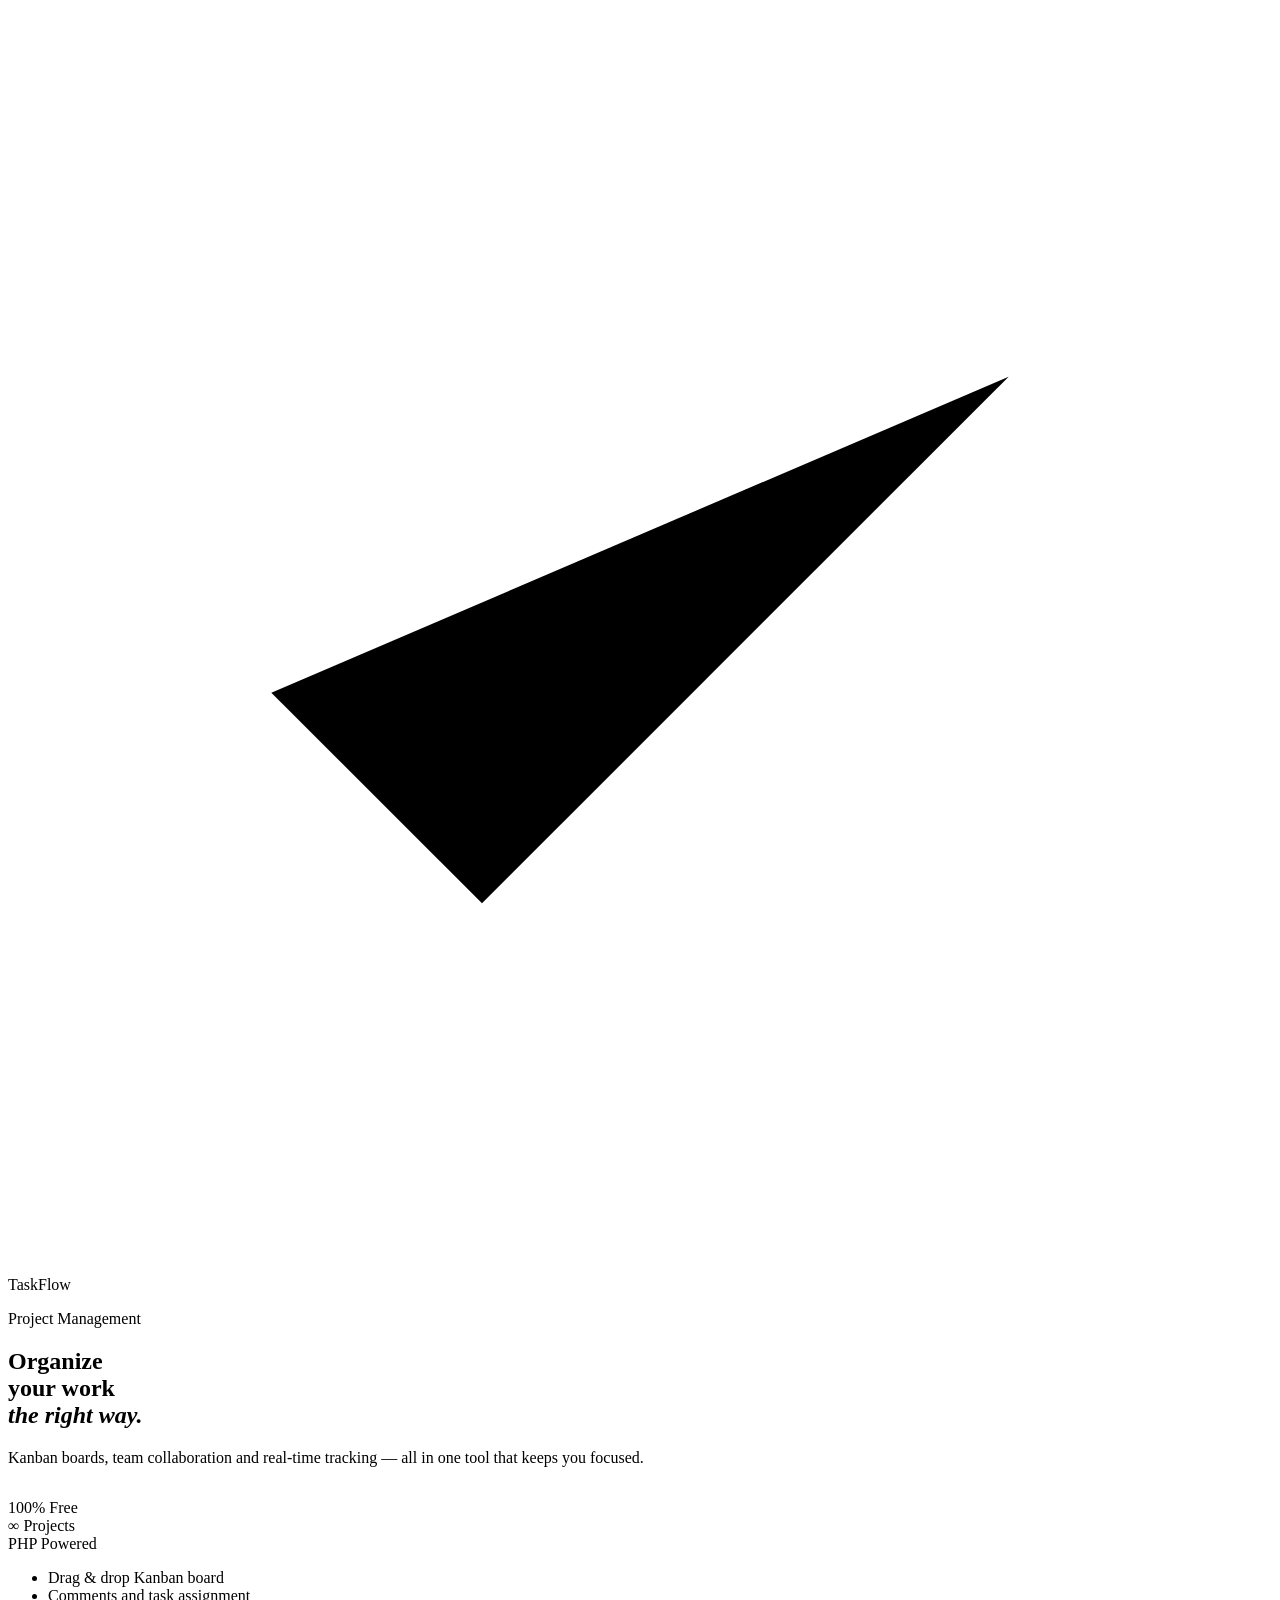
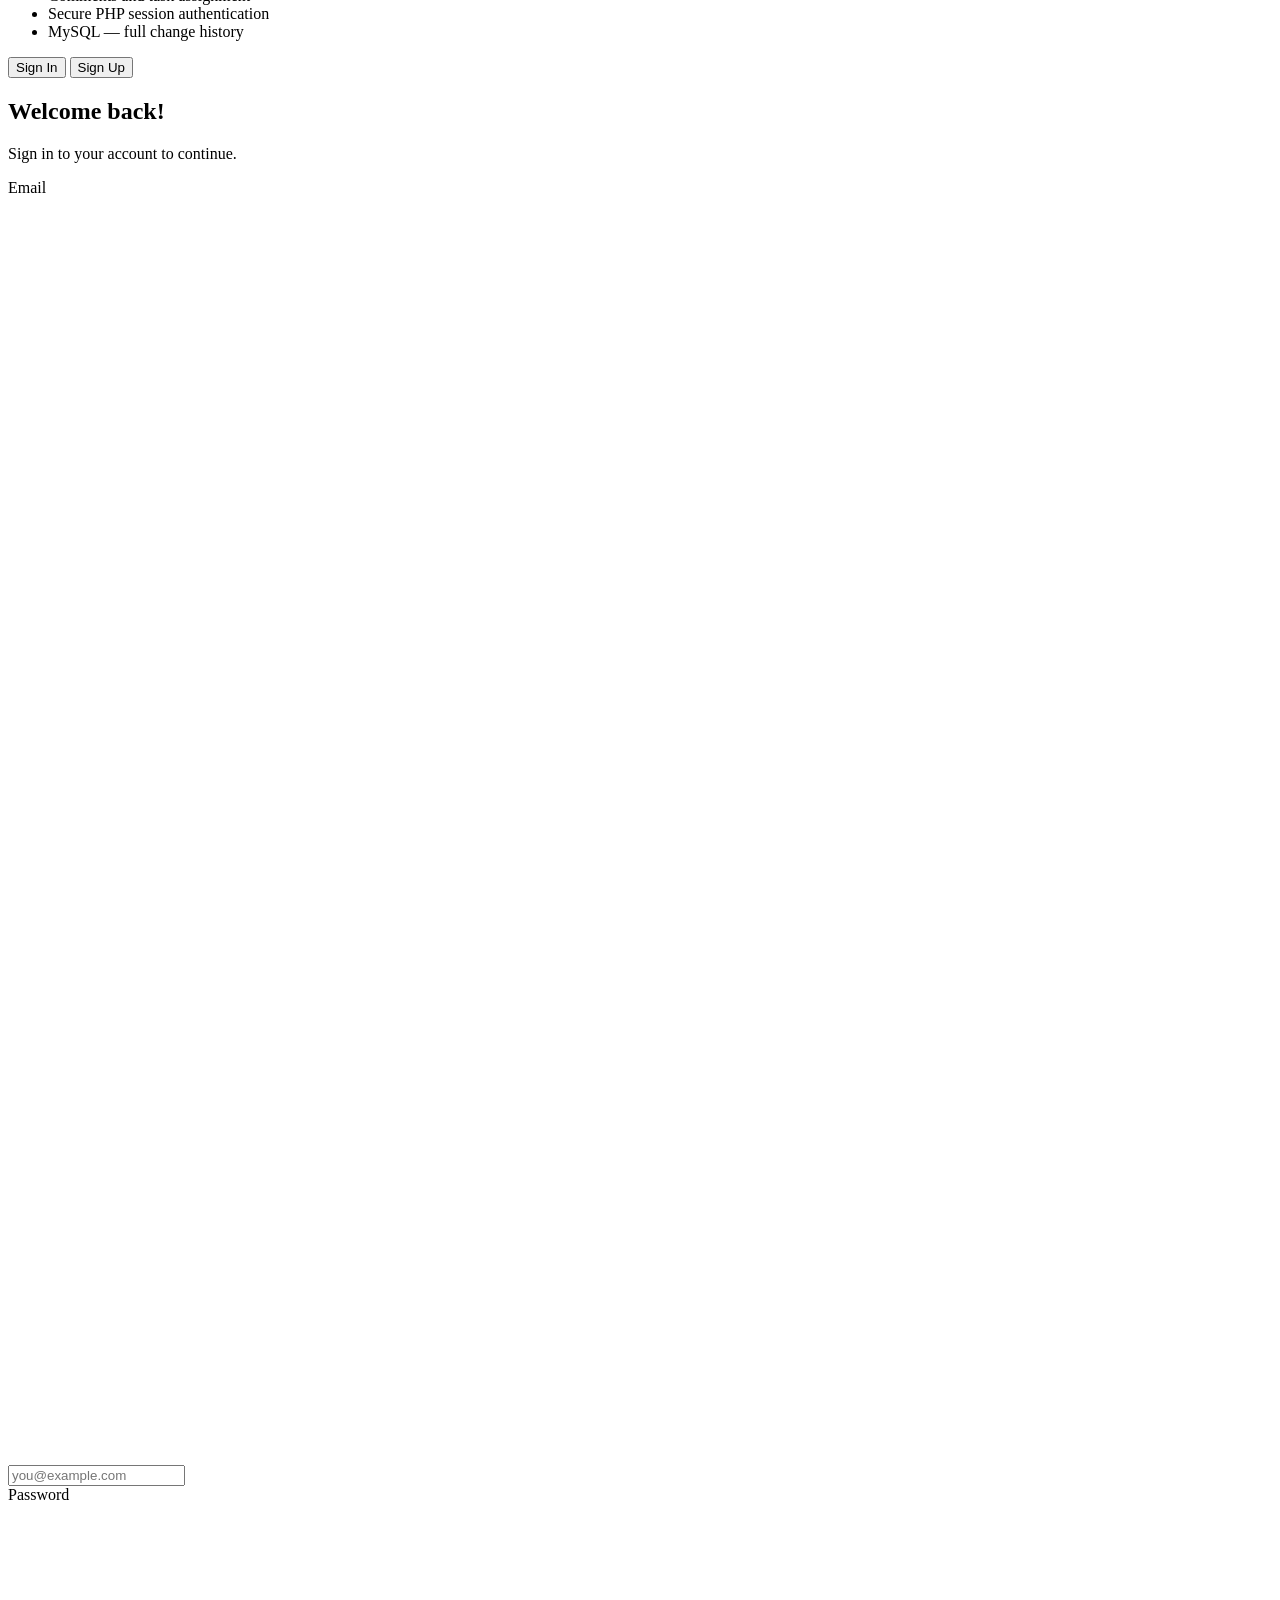
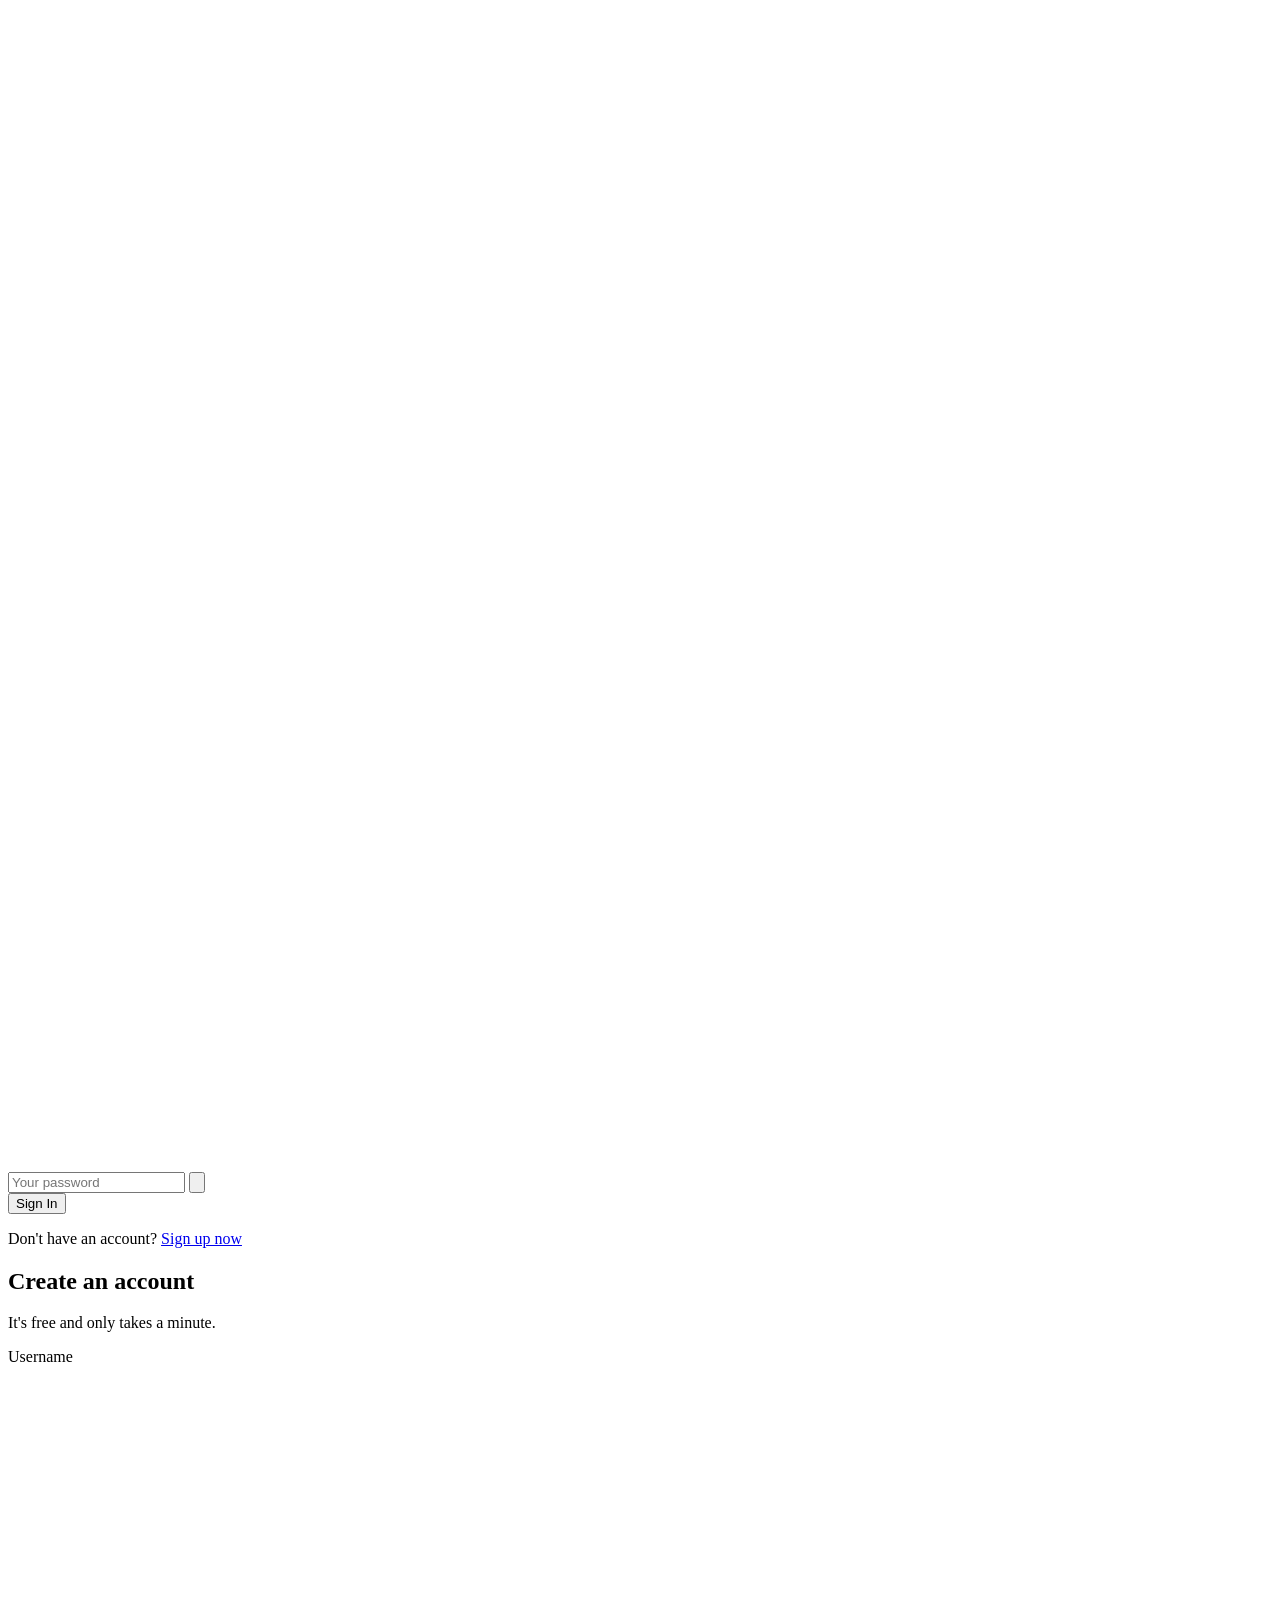
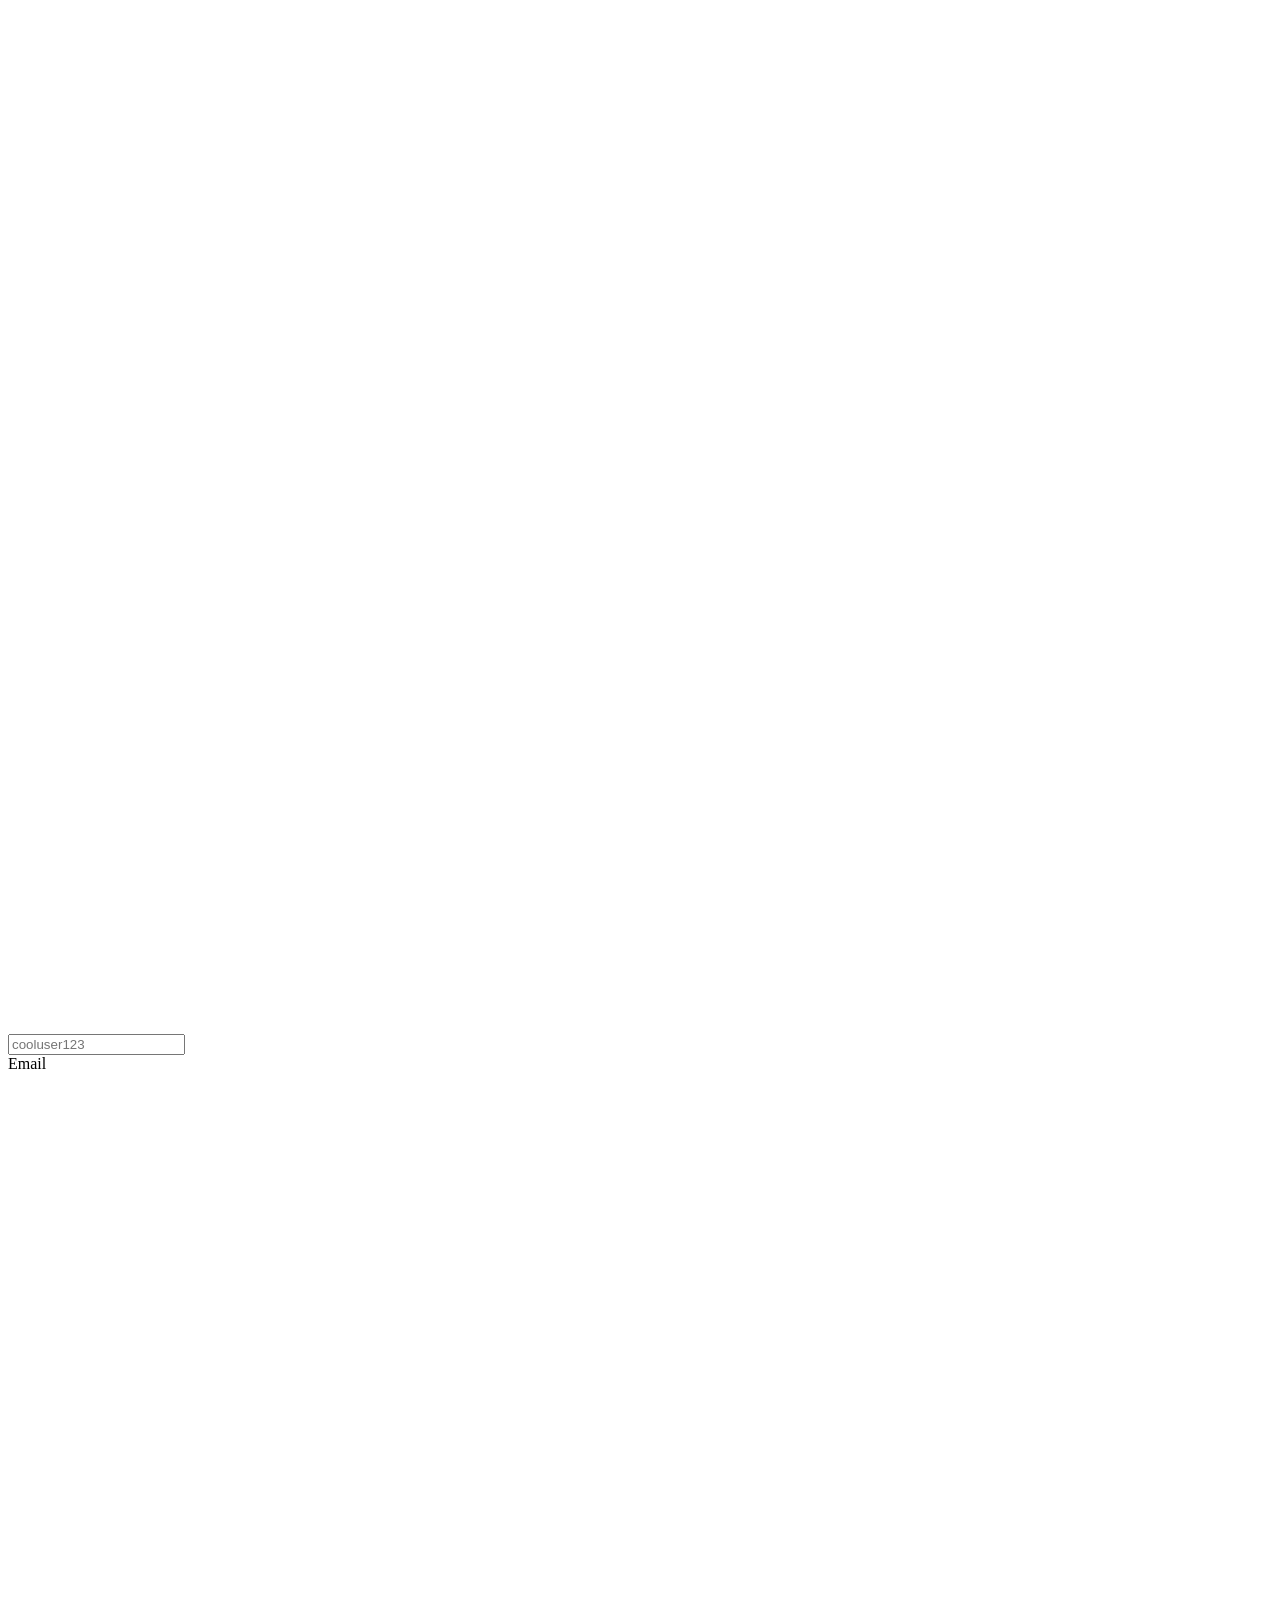
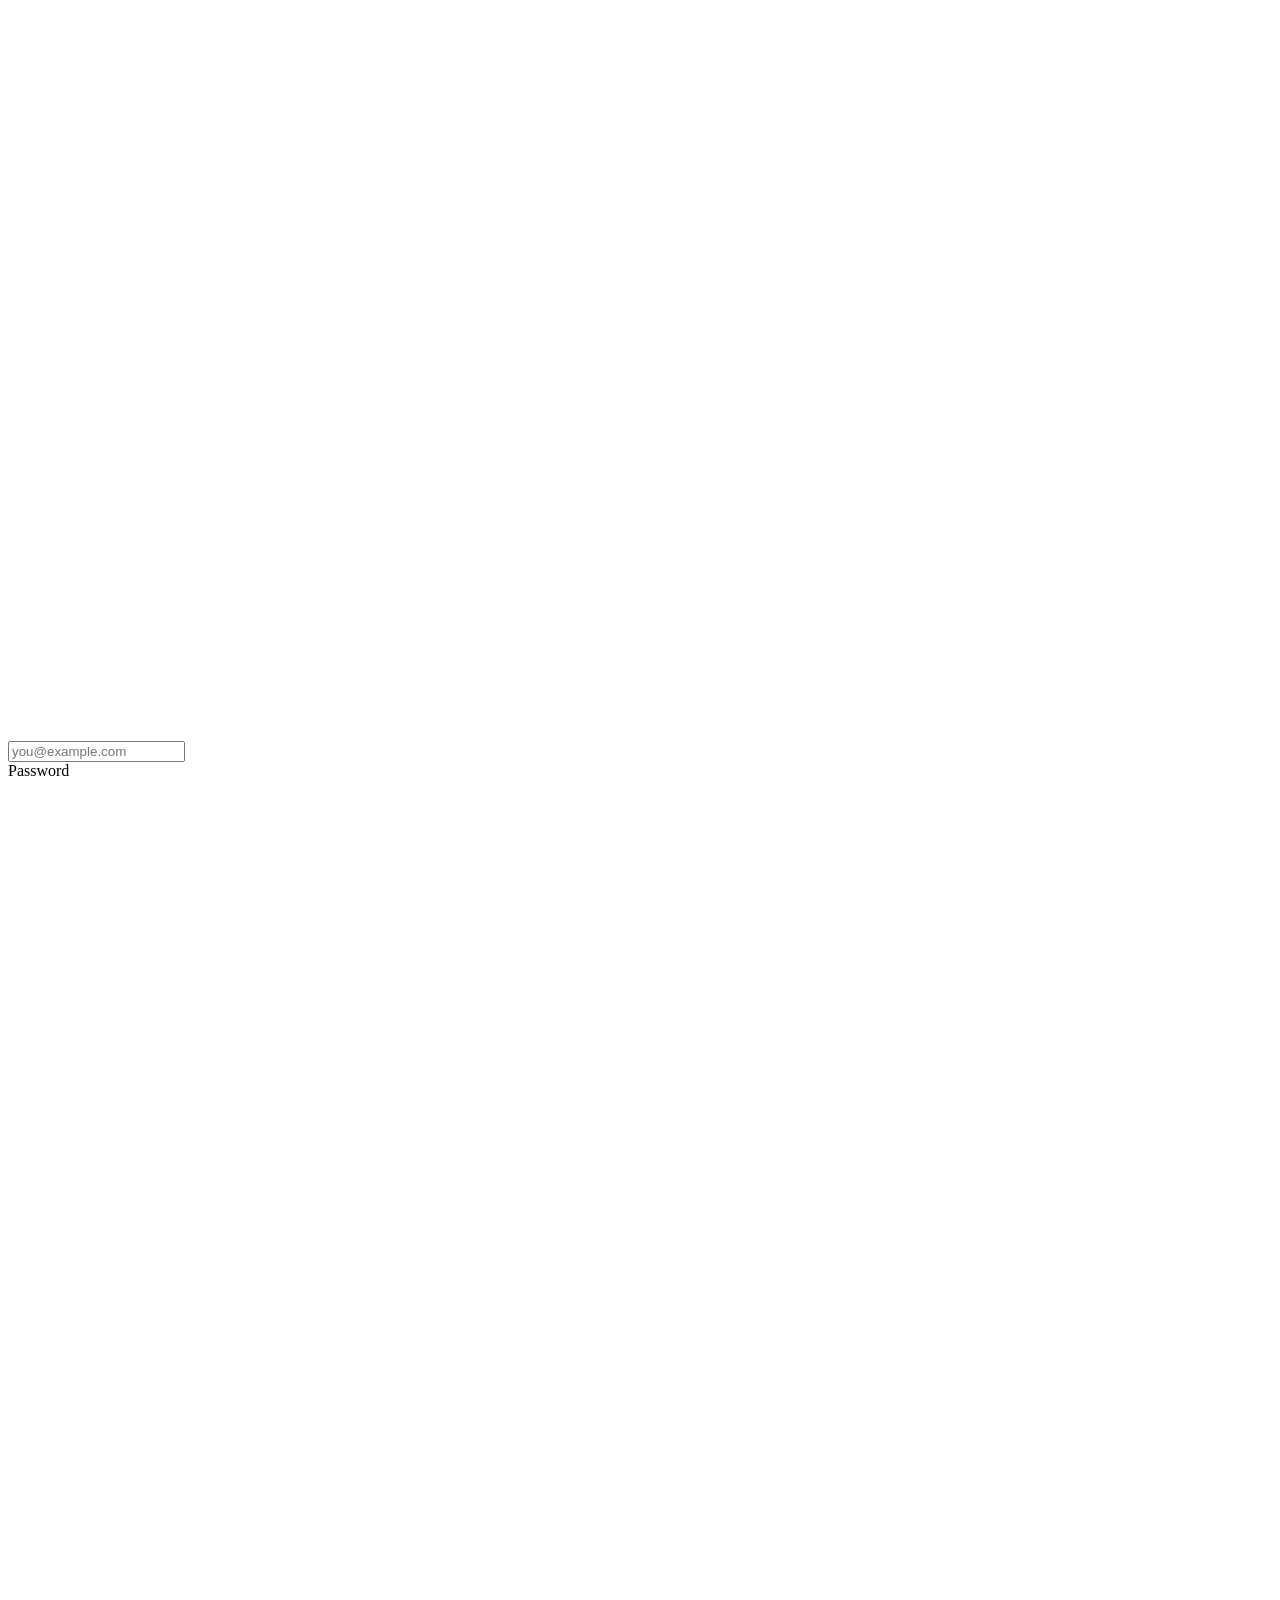
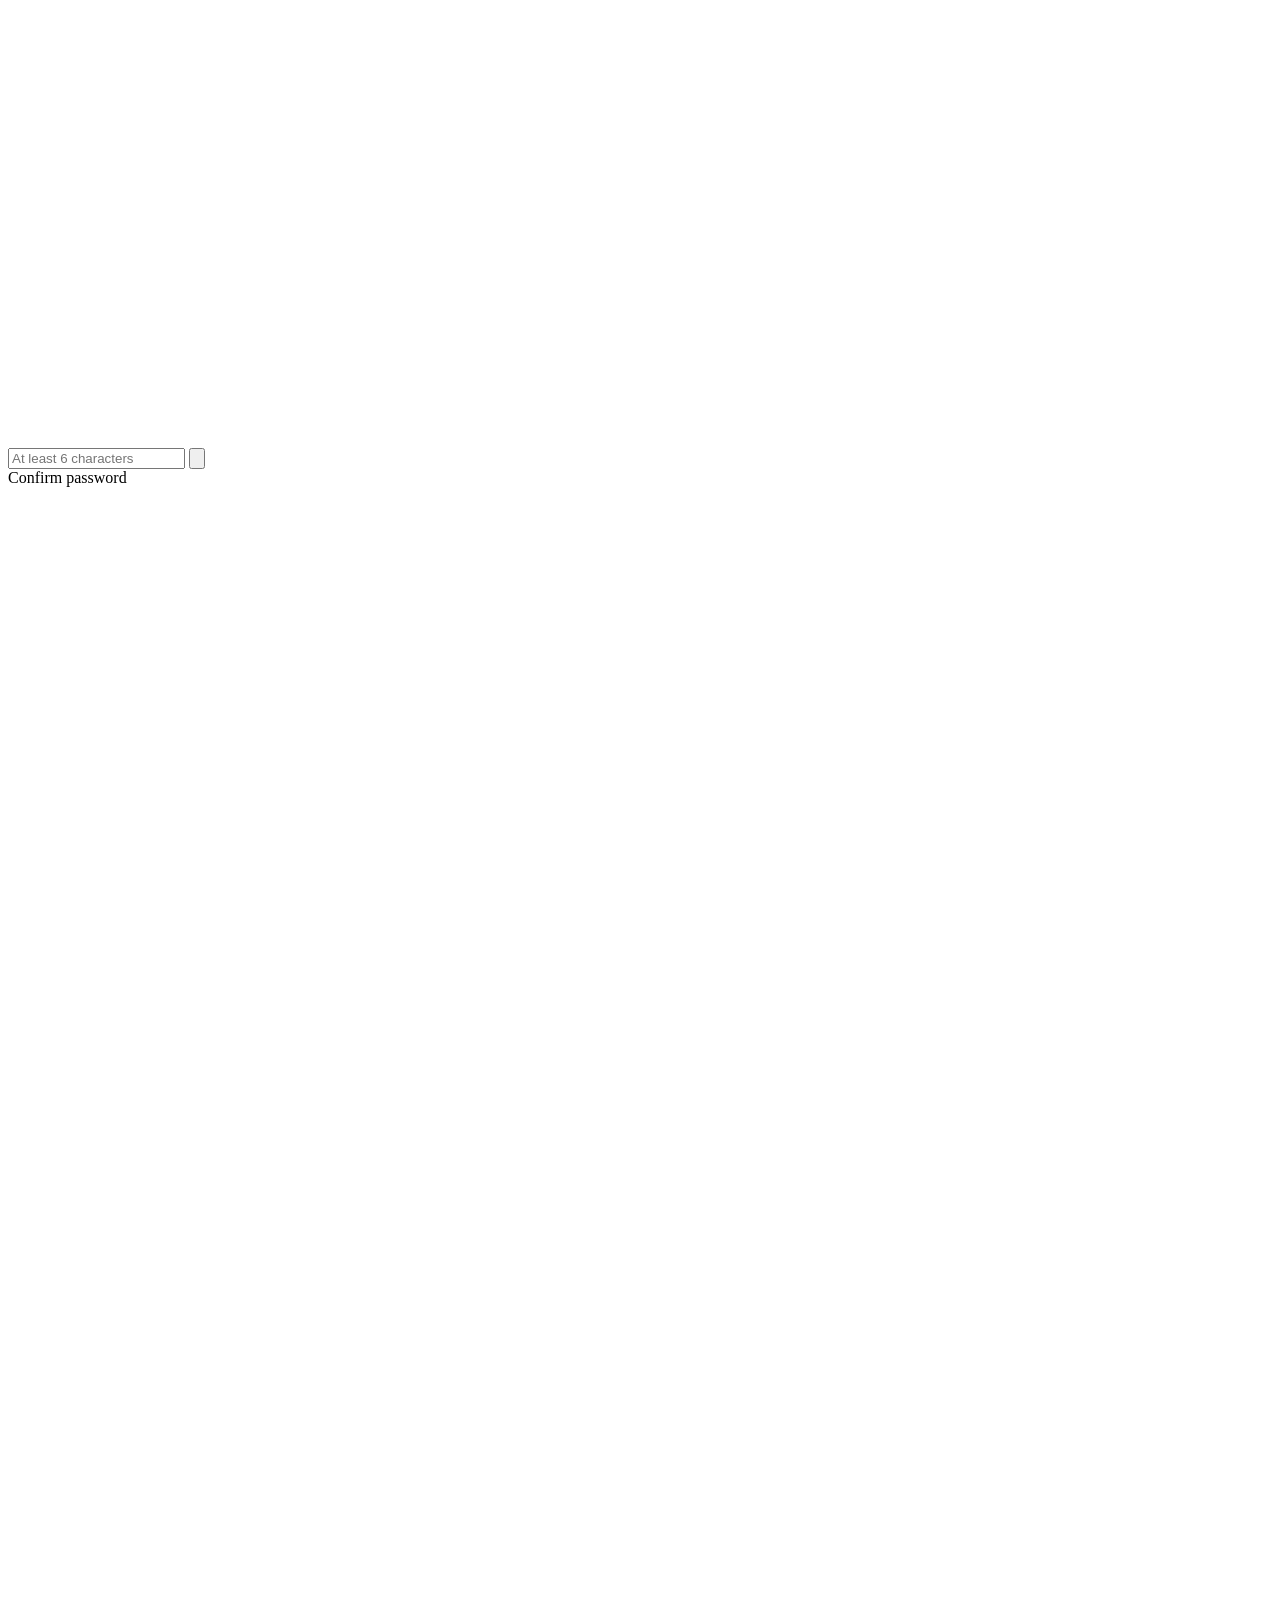
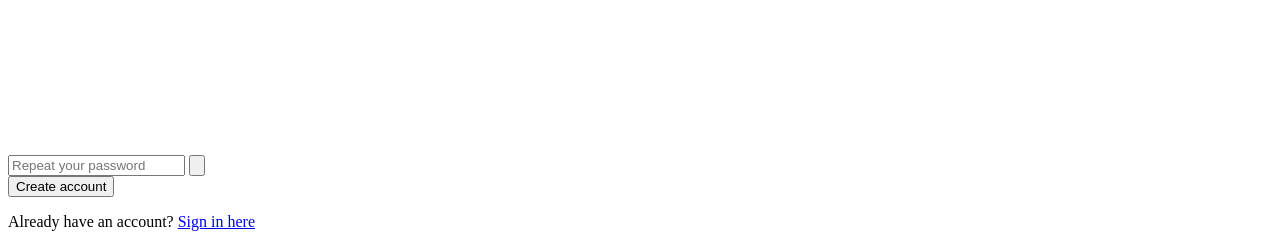
==== index.html @ 94c611e7 "Create index.html for TaskFlow sign-in page Added a complete HTML structure for the TaskFlow sign-in" ====
<!DOCTYPE html>
<html lang="en">
<head>
  <meta charset="UTF-8" />
  <meta name="viewport" content="width=device-width, initial-scale=1.0" />
  <title>TaskFlow — Sign In</title>

  <!-- Google Fonts -->
  <link rel="preconnect" href="https://fonts.googleapis.com">
  <link rel="preconnect" href="https://fonts.gstatic.com" crossorigin>
  <link href="https://fonts.googleapis.com/css2?family=Syne:wght@400;600;700;800&family=DM+Sans:ital,opsz,wght@0,9..40,300;0,9..40,400;0,9..40,500;1,9..40,300&display=swap" rel="stylesheet">

  <!-- Stylesheet -->
  <link rel="stylesheet" href="css/base.css">
  <link rel="stylesheet" href="css/auth.css">
  <link rel="stylesheet" href="css/dashboard.css">
</head>
<body>

  <!-- ═══════════════════════════════════════
       LEFT — Hero panel
  ═══════════════════════════════════════ -->
  <aside class="panel-hero" aria-hidden="true">

    <!-- Brand -->
    <header class="hero-brand">
      <div class="hero-brand__mark">
        <svg viewBox="0 0 24 24" xmlns="http://www.w3.org/2000/svg" aria-hidden="true">
          <path d="M5 13l4 4L19 7"/>
        </svg>
      </div>
      <span class="hero-brand__name">TaskFlow</span>
    </header>

    <!-- Main copy -->
    <div class="hero-content">
      <p class="hero-eyebrow">Project Management</p>
      <h2 class="hero-title">Organize<br/>your work<br/><em>the right way.</em></h2>
      <p class="hero-desc">
        Kanban boards, team collaboration and real-time tracking —
        all in one tool that keeps you focused.
      </p>
      <div class="hero-stat" style="margin-top:2rem">
        <div class="hero-stat__item">
          <span class="hero-stat__num">100%</span>
          <span class="hero-stat__label">Free</span>
        </div>
        <div class="hero-stat__item">
          <span class="hero-stat__num">∞</span>
          <span class="hero-stat__label">Projects</span>
        </div>
        <div class="hero-stat__item">
          <span class="hero-stat__num">PHP</span>
          <span class="hero-stat__label">Powered</span>
        </div>
      </div>
    </div>

    <!-- Feature bullets -->
    <ul class="hero-features" role="list">
      <li>Drag &amp; drop Kanban board</li>
      <li>Comments and task assignment</li>
      <li>Secure PHP session authentication</li>
      <li>MySQL — full change history</li>
    </ul>

  </aside>


  <!-- ═══════════════════════════════════════
       RIGHT — Auth panel
  ═══════════════════════════════════════ -->
  <main class="panel-auth">
    <div class="auth-container" role="region" aria-label="Login and registration form">

      <!-- Tab switcher -->
      <nav class="auth-tabs" role="tablist" aria-label="Select form">
        <button
          class="auth-tab active"
          role="tab"
          aria-selected="true"
          aria-controls="panel-login"
          id="tab-login"
          data-target="login"
        >Sign In</button>
        <button
          class="auth-tab"
          role="tab"
          aria-selected="false"
          aria-controls="panel-register"
          id="tab-register"
          data-target="register"
        >Sign Up</button>
      </nav>


      <!-- ── LOGIN PANEL ──────────────────────── -->
      <section
        class="form-panel active"
        id="panel-login"
        role="tabpanel"
        aria-labelledby="tab-login"
      >
        <header class="auth-heading">
          <h1>Welcome back!</h1>
          <p>Sign in to your account to continue.</p>
        </header>

        <form id="form-login" method="POST" novalidate aria-label="Sign in form" class="auth-form">

          <!-- Email -->
          <div class="field">
            <label for="login-email">Email</label>
            <div class="field-wrap">
              <svg viewBox="0 0 24 24" fill="none" stroke-width="2" stroke-linecap="round" stroke-linejoin="round" aria-hidden="true">
                <rect x="2" y="4" width="20" height="16" rx="2"/>
                <path d="M2 7l10 7 10-7"/>
              </svg>
              <input
                type="email"
                id="login-email"
                name="email"
                placeholder="you@example.com"
                autocomplete="email"
                required
                aria-required="true"
                aria-describedby="login-email-error"
              />
            </div>
            <span class="field-error" id="login-email-error" role="alert" aria-live="polite"></span>
          </div>

          <!-- Password -->
          <div class="field">
            <label for="login-password">Password</label>
            <div class="field-wrap has-toggle">
              <svg viewBox="0 0 24 24" fill="none" stroke-width="2" stroke-linecap="round" stroke-linejoin="round" aria-hidden="true">
                <rect x="3" y="11" width="18" height="11" rx="2" ry="2"/>
                <path d="M7 11V7a5 5 0 0 1 10 0v4"/>
              </svg>
              <input
                type="password"
                id="login-password"
                name="password"
                placeholder="Your password"
                autocomplete="current-password"
                required
                aria-required="true"
                aria-describedby="login-password-error"
              />
              <button type="button" class="btn-eye" aria-label="Toggle password visibility" data-target="login-password">
                <svg viewBox="0 0 24 24" fill="none" stroke-width="2" stroke-linecap="round" stroke-linejoin="round" class="icon-eye" aria-hidden="true">
                  <path d="M1 12s4-8 11-8 11 8 11 8-4 8-11 8-11-8-11-8z"/>
                  <circle cx="12" cy="12" r="3"/>
                </svg>
              </button>
            </div>
            <span class="field-error" id="login-password-error" role="alert" aria-live="polite"></span>
          </div>

          <!-- Server message -->
          <div class="auth-message" id="login-message" role="status" aria-live="polite"></div>

          <!-- Submit -->
          <button type="submit" class="btn-submit" id="btn-login">
            <span class="btn-label">Sign In</span>
            <span class="spinner" aria-hidden="true"></span>
          </button>

        </form>

        <p class="auth-footnote">
          Don't have an account?
          <a href="#" id="link-to-register">Sign up now</a>
        </p>
      </section>


      <!-- ── REGISTER PANEL ───────────────────── -->
      <section
        class="form-panel"
        id="panel-register"
        role="tabpanel"
        aria-labelledby="tab-register"
        aria-hidden="true"
      >
        <header class="auth-heading">
          <h1>Create an account</h1>
          <p>It's free and only takes a minute.</p>
        </header>

        <form id="form-register" method="POST" novalidate aria-label="Registration form" class="auth-form">

          <!-- Username -->
          <div class="field">
            <label for="reg-username">Username</label>
            <div class="field-wrap">
              <svg viewBox="0 0 24 24" fill="none" stroke-width="2" stroke-linecap="round" stroke-linejoin="round" aria-hidden="true">
                <path d="M20 21v-2a4 4 0 0 0-4-4H8a4 4 0 0 0-4 4v2"/>
                <circle cx="12" cy="7" r="4"/>
              </svg>
              <input
                type="text"
                id="reg-username"
                name="username"
                placeholder="cooluser123"
                autocomplete="username"
                required
                aria-required="true"
                minlength="3"
                maxlength="50"
                aria-describedby="reg-username-error"
              />
            </div>
            <span class="field-error" id="reg-username-error" role="alert" aria-live="polite"></span>
          </div>

          <!-- Email -->
          <div class="field">
            <label for="reg-email">Email</label>
            <div class="field-wrap">
              <svg viewBox="0 0 24 24" fill="none" stroke-width="2" stroke-linecap="round" stroke-linejoin="round" aria-hidden="true">
                <rect x="2" y="4" width="20" height="16" rx="2"/>
                <path d="M2 7l10 7 10-7"/>
              </svg>
              <input
                type="email"
                id="reg-email"
                name="email"
                placeholder="you@example.com"
                autocomplete="email"
                required
                aria-required="true"
                aria-describedby="reg-email-error"
              />
            </div>
            <span class="field-error" id="reg-email-error" role="alert" aria-live="polite"></span>
          </div>

          <!-- Password -->
          <div class="field">
            <label for="reg-password">Password</label>
            <div class="field-wrap has-toggle">
              <svg viewBox="0 0 24 24" fill="none" stroke-width="2" stroke-linecap="round" stroke-linejoin="round" aria-hidden="true">
                <rect x="3" y="11" width="18" height="11" rx="2" ry="2"/>
                <path d="M7 11V7a5 5 0 0 1 10 0v4"/>
              </svg>
              <input
                type="password"
                id="reg-password"
                name="password"
                placeholder="At least 6 characters"
                autocomplete="new-password"
                required
                aria-required="true"
                minlength="6"
                aria-describedby="reg-password-error reg-password-hint"
              />
              <button type="button" class="btn-eye" aria-label="Toggle password visibility" data-target="reg-password">
                <svg viewBox="0 0 24 24" fill="none" stroke-width="2" stroke-linecap="round" stroke-linejoin="round" class="icon-eye" aria-hidden="true">
                  <path d="M1 12s4-8 11-8 11 8 11 8-4 8-11 8-11-8-11-8z"/>
                  <circle cx="12" cy="12" r="3"/>
                </svg>
              </button>
            </div>
            <span class="field-error" id="reg-password-error" role="alert" aria-live="polite"></span>
            <span id="reg-password-hint" style="font-size:.78rem; color:var(--ink-soft); display:none">
              At least 6 characters
            </span>
          </div>

          <!-- Confirm Password -->
          <div class="field">
            <label for="reg-confirm">Confirm password</label>
            <div class="field-wrap has-toggle">
              <svg viewBox="0 0 24 24" fill="none" stroke-width="2" stroke-linecap="round" stroke-linejoin="round" aria-hidden="true">
                <rect x="3" y="11" width="18" height="11" rx="2" ry="2"/>
                <path d="M7 11V7a5 5 0 0 1 10 0v4"/>
              </svg>
              <input
                type="password"
                id="reg-confirm"
                name="confirm_password"
                placeholder="Repeat your password"
                autocomplete="new-password"
                required
                aria-required="true"
                aria-describedby="reg-confirm-error"
              />
              <button type="button" class="btn-eye" aria-label="Toggle password visibility" data-target="reg-confirm">
                <svg viewBox="0 0 24 24" fill="none" stroke-width="2" stroke-linecap="round" stroke-linejoin="round" class="icon-eye" aria-hidden="true">
                  <path d="M1 12s4-8 11-8 11 8 11 8-4 8-11 8-11-8-11-8z"/>
                  <circle cx="12" cy="12" r="3"/>
                </svg>
              </button>
            </div>
            <span class="field-error" id="reg-confirm-error" role="alert" aria-live="polite"></span>
          </div>

          <!-- Server message -->
          <div class="auth-message" id="register-message" role="status" aria-live="polite"></div>

          <!-- Submit -->
          <button type="submit" class="btn-submit" id="btn-register">
            <span class="btn-label">Create account</span>
            <span class="spinner" aria-hidden="true"></span>
          </button>

        </form>

        <p class="auth-footnote">
          Already have an account?
          <a href="#" id="link-to-login">Sign in here</a>
        </p>
      </section>

    </div><!-- /.auth-container -->
  </main>

  <!-- JavaScript -->
  <script src="js/auth.js"></script>

</body>
</html>
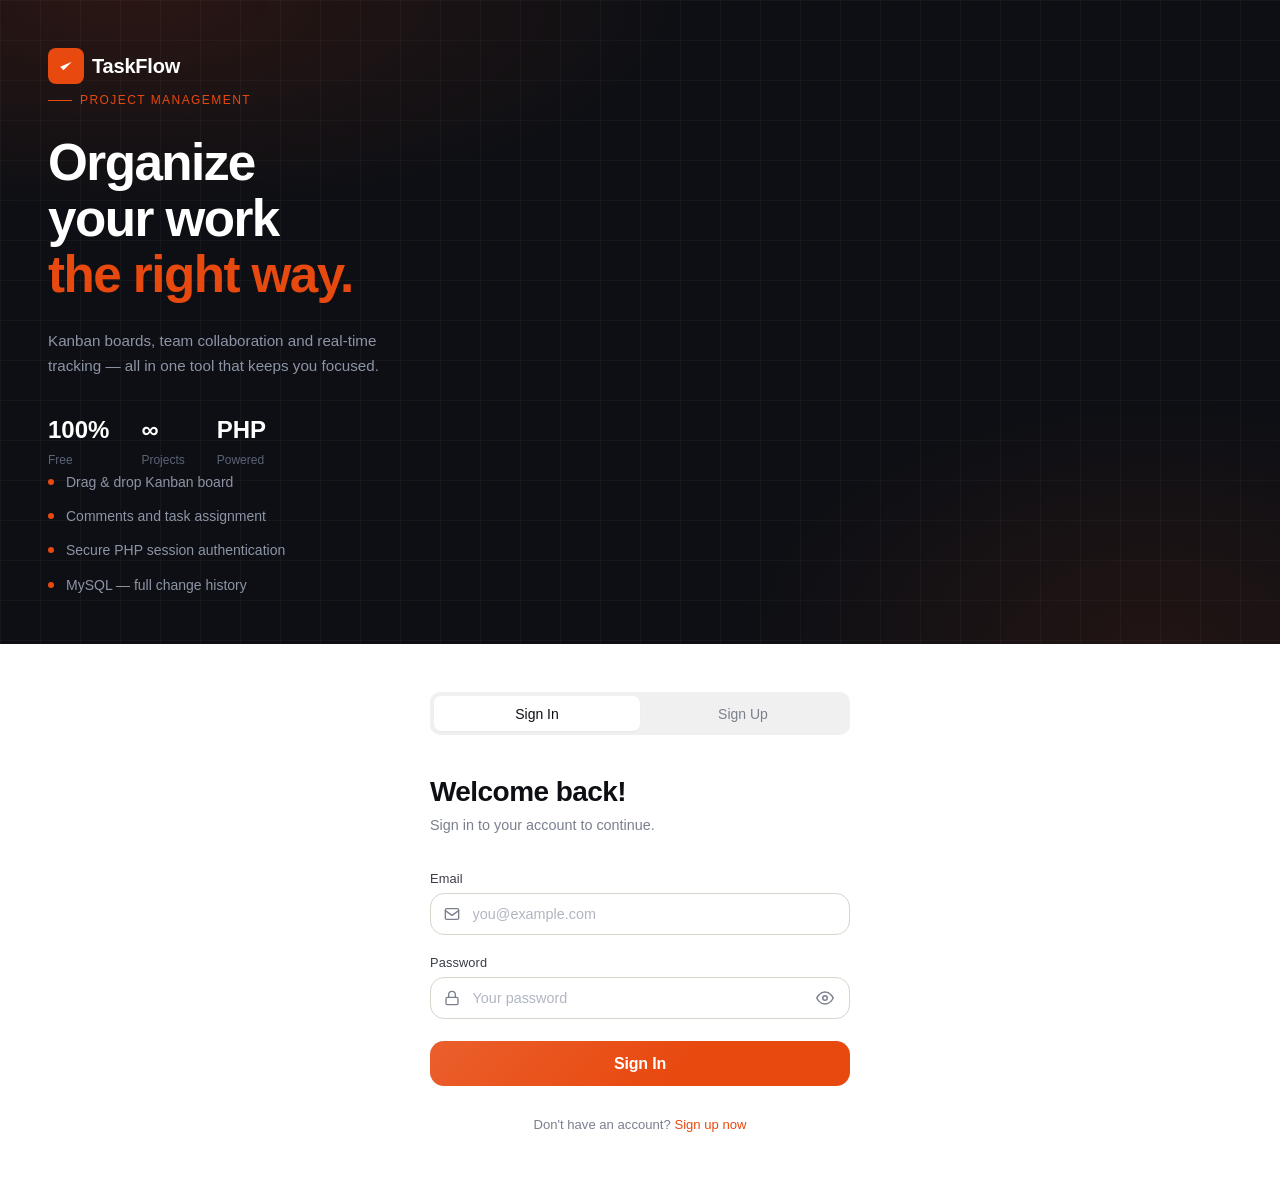
==== commit 63f3b67c: "Add base and dashboard styles for TaskFlow application - Create base.css for global styles including" ====
--- a/index.html
+++ b/index.html
@@ -1,324 +1,324 @@
-<!DOCTYPE html>
-<html lang="en">
-<head>
-  <meta charset="UTF-8" />
-  <meta name="viewport" content="width=device-width, initial-scale=1.0" />
-  <title>TaskFlow — Sign In</title>
-
-  <!-- Google Fonts -->
-  <link rel="preconnect" href="https://fonts.googleapis.com">
-  <link rel="preconnect" href="https://fonts.gstatic.com" crossorigin>
-  <link href="https://fonts.googleapis.com/css2?family=Syne:wght@400;600;700;800&family=DM+Sans:ital,opsz,wght@0,9..40,300;0,9..40,400;0,9..40,500;1,9..40,300&display=swap" rel="stylesheet">
-
-  <!-- Stylesheet -->
-  <link rel="stylesheet" href="css/base.css">
-  <link rel="stylesheet" href="css/auth.css">
-  <link rel="stylesheet" href="css/dashboard.css">
-</head>
-<body>
-
-  <!-- ═══════════════════════════════════════
-       LEFT — Hero panel
-  ═══════════════════════════════════════ -->
-  <aside class="panel-hero" aria-hidden="true">
-
-    <!-- Brand -->
-    <header class="hero-brand">
-      <div class="hero-brand__mark">
-        <svg viewBox="0 0 24 24" xmlns="http://www.w3.org/2000/svg" aria-hidden="true">
-          <path d="M5 13l4 4L19 7"/>
-        </svg>
-      </div>
-      <span class="hero-brand__name">TaskFlow</span>
-    </header>
-
-    <!-- Main copy -->
-    <div class="hero-content">
-      <p class="hero-eyebrow">Project Management</p>
-      <h2 class="hero-title">Organize<br/>your work<br/><em>the right way.</em></h2>
-      <p class="hero-desc">
-        Kanban boards, team collaboration and real-time tracking —
-        all in one tool that keeps you focused.
-      </p>
-      <div class="hero-stat" style="margin-top:2rem">
-        <div class="hero-stat__item">
-          <span class="hero-stat__num">100%</span>
-          <span class="hero-stat__label">Free</span>
-        </div>
-        <div class="hero-stat__item">
-          <span class="hero-stat__num">∞</span>
-          <span class="hero-stat__label">Projects</span>
-        </div>
-        <div class="hero-stat__item">
-          <span class="hero-stat__num">PHP</span>
-          <span class="hero-stat__label">Powered</span>
-        </div>
-      </div>
-    </div>
-
-    <!-- Feature bullets -->
-    <ul class="hero-features" role="list">
-      <li>Drag &amp; drop Kanban board</li>
-      <li>Comments and task assignment</li>
-      <li>Secure PHP session authentication</li>
-      <li>MySQL — full change history</li>
-    </ul>
-
-  </aside>
-
-
-  <!-- ═══════════════════════════════════════
-       RIGHT — Auth panel
-  ═══════════════════════════════════════ -->
-  <main class="panel-auth">
-    <div class="auth-container" role="region" aria-label="Login and registration form">
-
-      <!-- Tab switcher -->
-      <nav class="auth-tabs" role="tablist" aria-label="Select form">
-        <button
-          class="auth-tab active"
-          role="tab"
-          aria-selected="true"
-          aria-controls="panel-login"
-          id="tab-login"
-          data-target="login"
-        >Sign In</button>
-        <button
-          class="auth-tab"
-          role="tab"
-          aria-selected="false"
-          aria-controls="panel-register"
-          id="tab-register"
-          data-target="register"
-        >Sign Up</button>
-      </nav>
-
-
-      <!-- ── LOGIN PANEL ──────────────────────── -->
-      <section
-        class="form-panel active"
-        id="panel-login"
-        role="tabpanel"
-        aria-labelledby="tab-login"
-      >
-        <header class="auth-heading">
-          <h1>Welcome back!</h1>
-          <p>Sign in to your account to continue.</p>
-        </header>
-
-        <form id="form-login" method="POST" novalidate aria-label="Sign in form" class="auth-form">
-
-          <!-- Email -->
-          <div class="field">
-            <label for="login-email">Email</label>
-            <div class="field-wrap">
-              <svg viewBox="0 0 24 24" fill="none" stroke-width="2" stroke-linecap="round" stroke-linejoin="round" aria-hidden="true">
-                <rect x="2" y="4" width="20" height="16" rx="2"/>
-                <path d="M2 7l10 7 10-7"/>
-              </svg>
-              <input
-                type="email"
-                id="login-email"
-                name="email"
-                placeholder="you@example.com"
-                autocomplete="email"
-                required
-                aria-required="true"
-                aria-describedby="login-email-error"
-              />
-            </div>
-            <span class="field-error" id="login-email-error" role="alert" aria-live="polite"></span>
-          </div>
-
-          <!-- Password -->
-          <div class="field">
-            <label for="login-password">Password</label>
-            <div class="field-wrap has-toggle">
-              <svg viewBox="0 0 24 24" fill="none" stroke-width="2" stroke-linecap="round" stroke-linejoin="round" aria-hidden="true">
-                <rect x="3" y="11" width="18" height="11" rx="2" ry="2"/>
-                <path d="M7 11V7a5 5 0 0 1 10 0v4"/>
-              </svg>
-              <input
-                type="password"
-                id="login-password"
-                name="password"
-                placeholder="Your password"
-                autocomplete="current-password"
-                required
-                aria-required="true"
-                aria-describedby="login-password-error"
-              />
-              <button type="button" class="btn-eye" aria-label="Toggle password visibility" data-target="login-password">
-                <svg viewBox="0 0 24 24" fill="none" stroke-width="2" stroke-linecap="round" stroke-linejoin="round" class="icon-eye" aria-hidden="true">
-                  <path d="M1 12s4-8 11-8 11 8 11 8-4 8-11 8-11-8-11-8z"/>
-                  <circle cx="12" cy="12" r="3"/>
-                </svg>
-              </button>
-            </div>
-            <span class="field-error" id="login-password-error" role="alert" aria-live="polite"></span>
-          </div>
-
-          <!-- Server message -->
-          <div class="auth-message" id="login-message" role="status" aria-live="polite"></div>
-
-          <!-- Submit -->
-          <button type="submit" class="btn-submit" id="btn-login">
-            <span class="btn-label">Sign In</span>
-            <span class="spinner" aria-hidden="true"></span>
-          </button>
-
-        </form>
-
-        <p class="auth-footnote">
-          Don't have an account?
-          <a href="#" id="link-to-register">Sign up now</a>
-        </p>
-      </section>
-
-
-      <!-- ── REGISTER PANEL ───────────────────── -->
-      <section
-        class="form-panel"
-        id="panel-register"
-        role="tabpanel"
-        aria-labelledby="tab-register"
-        aria-hidden="true"
-      >
-        <header class="auth-heading">
-          <h1>Create an account</h1>
-          <p>It's free and only takes a minute.</p>
-        </header>
-
-        <form id="form-register" method="POST" novalidate aria-label="Registration form" class="auth-form">
-
-          <!-- Username -->
-          <div class="field">
-            <label for="reg-username">Username</label>
-            <div class="field-wrap">
-              <svg viewBox="0 0 24 24" fill="none" stroke-width="2" stroke-linecap="round" stroke-linejoin="round" aria-hidden="true">
-                <path d="M20 21v-2a4 4 0 0 0-4-4H8a4 4 0 0 0-4 4v2"/>
-                <circle cx="12" cy="7" r="4"/>
-              </svg>
-              <input
-                type="text"
-                id="reg-username"
-                name="username"
-                placeholder="cooluser123"
-                autocomplete="username"
-                required
-                aria-required="true"
-                minlength="3"
-                maxlength="50"
-                aria-describedby="reg-username-error"
-              />
-            </div>
-            <span class="field-error" id="reg-username-error" role="alert" aria-live="polite"></span>
-          </div>
-
-          <!-- Email -->
-          <div class="field">
-            <label for="reg-email">Email</label>
-            <div class="field-wrap">
-              <svg viewBox="0 0 24 24" fill="none" stroke-width="2" stroke-linecap="round" stroke-linejoin="round" aria-hidden="true">
-                <rect x="2" y="4" width="20" height="16" rx="2"/>
-                <path d="M2 7l10 7 10-7"/>
-              </svg>
-              <input
-                type="email"
-                id="reg-email"
-                name="email"
-                placeholder="you@example.com"
-                autocomplete="email"
-                required
-                aria-required="true"
-                aria-describedby="reg-email-error"
-              />
-            </div>
-            <span class="field-error" id="reg-email-error" role="alert" aria-live="polite"></span>
-          </div>
-
-          <!-- Password -->
-          <div class="field">
-            <label for="reg-password">Password</label>
-            <div class="field-wrap has-toggle">
-              <svg viewBox="0 0 24 24" fill="none" stroke-width="2" stroke-linecap="round" stroke-linejoin="round" aria-hidden="true">
-                <rect x="3" y="11" width="18" height="11" rx="2" ry="2"/>
-                <path d="M7 11V7a5 5 0 0 1 10 0v4"/>
-              </svg>
-              <input
-                type="password"
-                id="reg-password"
-                name="password"
-                placeholder="At least 6 characters"
-                autocomplete="new-password"
-                required
-                aria-required="true"
-                minlength="6"
-                aria-describedby="reg-password-error reg-password-hint"
-              />
-              <button type="button" class="btn-eye" aria-label="Toggle password visibility" data-target="reg-password">
-                <svg viewBox="0 0 24 24" fill="none" stroke-width="2" stroke-linecap="round" stroke-linejoin="round" class="icon-eye" aria-hidden="true">
-                  <path d="M1 12s4-8 11-8 11 8 11 8-4 8-11 8-11-8-11-8z"/>
-                  <circle cx="12" cy="12" r="3"/>
-                </svg>
-              </button>
-            </div>
-            <span class="field-error" id="reg-password-error" role="alert" aria-live="polite"></span>
-            <span id="reg-password-hint" style="font-size:.78rem; color:var(--ink-soft); display:none">
-              At least 6 characters
-            </span>
-          </div>
-
-          <!-- Confirm Password -->
-          <div class="field">
-            <label for="reg-confirm">Confirm password</label>
-            <div class="field-wrap has-toggle">
-              <svg viewBox="0 0 24 24" fill="none" stroke-width="2" stroke-linecap="round" stroke-linejoin="round" aria-hidden="true">
-                <rect x="3" y="11" width="18" height="11" rx="2" ry="2"/>
-                <path d="M7 11V7a5 5 0 0 1 10 0v4"/>
-              </svg>
-              <input
-                type="password"
-                id="reg-confirm"
-                name="confirm_password"
-                placeholder="Repeat your password"
-                autocomplete="new-password"
-                required
-                aria-required="true"
-                aria-describedby="reg-confirm-error"
-              />
-              <button type="button" class="btn-eye" aria-label="Toggle password visibility" data-target="reg-confirm">
-                <svg viewBox="0 0 24 24" fill="none" stroke-width="2" stroke-linecap="round" stroke-linejoin="round" class="icon-eye" aria-hidden="true">
-                  <path d="M1 12s4-8 11-8 11 8 11 8-4 8-11 8-11-8-11-8z"/>
-                  <circle cx="12" cy="12" r="3"/>
-                </svg>
-              </button>
-            </div>
-            <span class="field-error" id="reg-confirm-error" role="alert" aria-live="polite"></span>
-          </div>
-
-          <!-- Server message -->
-          <div class="auth-message" id="register-message" role="status" aria-live="polite"></div>
-
-          <!-- Submit -->
-          <button type="submit" class="btn-submit" id="btn-register">
-            <span class="btn-label">Create account</span>
-            <span class="spinner" aria-hidden="true"></span>
-          </button>
-
-        </form>
-
-        <p class="auth-footnote">
-          Already have an account?
-          <a href="#" id="link-to-login">Sign in here</a>
-        </p>
-      </section>
-
-    </div><!-- /.auth-container -->
-  </main>
-
-  <!-- JavaScript -->
-  <script src="js/auth.js"></script>
-
-</body>
-</html>
+<!DOCTYPE html>
+<html lang="en">
+<head>
+  <meta charset="UTF-8" />
+  <meta name="viewport" content="width=device-width, initial-scale=1.0" />
+  <title>TaskFlow — Sign In</title>
+
+  <!-- Google Fonts -->
+  <link rel="preconnect" href="https://fonts.googleapis.com">
+  <link rel="preconnect" href="https://fonts.gstatic.com" crossorigin>
+  <link href="https://fonts.googleapis.com/css2?family=Syne:wght@400;600;700;800&family=DM+Sans:ital,opsz,wght@0,9..40,300;0,9..40,400;0,9..40,500;1,9..40,300&display=swap" rel="stylesheet">
+
+  <!-- Stylesheet -->
+  <link rel="stylesheet" href="css/base.css">
+  <link rel="stylesheet" href="css/auth.css">
+  <link rel="stylesheet" href="css/dashboard.css">
+</head>
+<body>
+
+  <!-- ═══════════════════════════════════════
+       LEFT — Hero panel
+  ═══════════════════════════════════════ -->
+  <aside class="panel-hero" aria-hidden="true">
+
+    <!-- Brand -->
+    <header class="hero-brand">
+      <div class="hero-brand__mark">
+        <svg viewBox="0 0 24 24" xmlns="http://www.w3.org/2000/svg" aria-hidden="true">
+          <path d="M5 13l4 4L19 7"/>
+        </svg>
+      </div>
+      <span class="hero-brand__name">TaskFlow</span>
+    </header>
+
+    <!-- Main copy -->
+    <div class="hero-content">
+      <p class="hero-eyebrow">Project Management</p>
+      <h2 class="hero-title">Organize<br/>your work<br/><em>the right way.</em></h2>
+      <p class="hero-desc">
+        Kanban boards, team collaboration and real-time tracking —
+        all in one tool that keeps you focused.
+      </p>
+      <div class="hero-stat" style="margin-top:2rem">
+        <div class="hero-stat__item">
+          <span class="hero-stat__num">100%</span>
+          <span class="hero-stat__label">Free</span>
+        </div>
+        <div class="hero-stat__item">
+          <span class="hero-stat__num">∞</span>
+          <span class="hero-stat__label">Projects</span>
+        </div>
+        <div class="hero-stat__item">
+          <span class="hero-stat__num">PHP</span>
+          <span class="hero-stat__label">Powered</span>
+        </div>
+      </div>
+    </div>
+
+    <!-- Feature bullets -->
+    <ul class="hero-features" role="list">
+      <li>Drag &amp; drop Kanban board</li>
+      <li>Comments and task assignment</li>
+      <li>Secure PHP session authentication</li>
+      <li>MySQL — full change history</li>
+    </ul>
+
+  </aside>
+
+
+  <!-- ═══════════════════════════════════════
+       RIGHT — Auth panel
+  ═══════════════════════════════════════ -->
+  <main class="panel-auth">
+    <div class="auth-container" role="region" aria-label="Login and registration form">
+
+      <!-- Tab switcher -->
+      <nav class="auth-tabs" role="tablist" aria-label="Select form">
+        <button
+          class="auth-tab active"
+          role="tab"
+          aria-selected="true"
+          aria-controls="panel-login"
+          id="tab-login"
+          data-target="login"
+        >Sign In</button>
+        <button
+          class="auth-tab"
+          role="tab"
+          aria-selected="false"
+          aria-controls="panel-register"
+          id="tab-register"
+          data-target="register"
+        >Sign Up</button>
+      </nav>
+
+
+      <!-- ── LOGIN PANEL ──────────────────────── -->
+      <section
+        class="form-panel active"
+        id="panel-login"
+        role="tabpanel"
+        aria-labelledby="tab-login"
+      >
+        <header class="auth-heading">
+          <h1>Welcome back!</h1>
+          <p>Sign in to your account to continue.</p>
+        </header>
+
+        <form id="form-login" method="POST" novalidate aria-label="Sign in form" class="auth-form">
+
+          <!-- Email -->
+          <div class="field">
+            <label for="login-email">Email</label>
+            <div class="field-wrap">
+              <svg viewBox="0 0 24 24" fill="none" stroke-width="2" stroke-linecap="round" stroke-linejoin="round" aria-hidden="true">
+                <rect x="2" y="4" width="20" height="16" rx="2"/>
+                <path d="M2 7l10 7 10-7"/>
+              </svg>
+              <input
+                type="email"
+                id="login-email"
+                name="email"
+                placeholder="you@example.com"
+                autocomplete="email"
+                required
+                aria-required="true"
+                aria-describedby="login-email-error"
+              />
+            </div>
+            <span class="field-error" id="login-email-error" role="alert" aria-live="polite"></span>
+          </div>
+
+          <!-- Password -->
+          <div class="field">
+            <label for="login-password">Password</label>
+            <div class="field-wrap has-toggle">
+              <svg viewBox="0 0 24 24" fill="none" stroke-width="2" stroke-linecap="round" stroke-linejoin="round" aria-hidden="true">
+                <rect x="3" y="11" width="18" height="11" rx="2" ry="2"/>
+                <path d="M7 11V7a5 5 0 0 1 10 0v4"/>
+              </svg>
+              <input
+                type="password"
+                id="login-password"
+                name="password"
+                placeholder="Your password"
+                autocomplete="current-password"
+                required
+                aria-required="true"
+                aria-describedby="login-password-error"
+              />
+              <button type="button" class="btn-eye" aria-label="Toggle password visibility" data-target="login-password">
+                <svg viewBox="0 0 24 24" fill="none" stroke-width="2" stroke-linecap="round" stroke-linejoin="round" class="icon-eye" aria-hidden="true">
+                  <path d="M1 12s4-8 11-8 11 8 11 8-4 8-11 8-11-8-11-8z"/>
+                  <circle cx="12" cy="12" r="3"/>
+                </svg>
+              </button>
+            </div>
+            <span class="field-error" id="login-password-error" role="alert" aria-live="polite"></span>
+          </div>
+
+          <!-- Server message -->
+          <div class="auth-message" id="login-message" role="status" aria-live="polite"></div>
+
+          <!-- Submit -->
+          <button type="submit" class="btn-submit" id="btn-login">
+            <span class="btn-label">Sign In</span>
+            <span class="spinner" aria-hidden="true"></span>
+          </button>
+
+        </form>
+
+        <p class="auth-footnote">
+          Don't have an account?
+          <a href="#" id="link-to-register">Sign up now</a>
+        </p>
+      </section>
+
+
+      <!-- ── REGISTER PANEL ───────────────────── -->
+      <section
+        class="form-panel"
+        id="panel-register"
+        role="tabpanel"
+        aria-labelledby="tab-register"
+        aria-hidden="true"
+      >
+        <header class="auth-heading">
+          <h1>Create an account</h1>
+          <p>It's free and only takes a minute.</p>
+        </header>
+
+        <form id="form-register" method="POST" novalidate aria-label="Registration form" class="auth-form">
+
+          <!-- Username -->
+          <div class="field">
+            <label for="reg-username">Username</label>
+            <div class="field-wrap">
+              <svg viewBox="0 0 24 24" fill="none" stroke-width="2" stroke-linecap="round" stroke-linejoin="round" aria-hidden="true">
+                <path d="M20 21v-2a4 4 0 0 0-4-4H8a4 4 0 0 0-4 4v2"/>
+                <circle cx="12" cy="7" r="4"/>
+              </svg>
+              <input
+                type="text"
+                id="reg-username"
+                name="username"
+                placeholder="cooluser123"
+                autocomplete="username"
+                required
+                aria-required="true"
+                minlength="3"
+                maxlength="50"
+                aria-describedby="reg-username-error"
+              />
+            </div>
+            <span class="field-error" id="reg-username-error" role="alert" aria-live="polite"></span>
+          </div>
+
+          <!-- Email -->
+          <div class="field">
+            <label for="reg-email">Email</label>
+            <div class="field-wrap">
+              <svg viewBox="0 0 24 24" fill="none" stroke-width="2" stroke-linecap="round" stroke-linejoin="round" aria-hidden="true">
+                <rect x="2" y="4" width="20" height="16" rx="2"/>
+                <path d="M2 7l10 7 10-7"/>
+              </svg>
+              <input
+                type="email"
+                id="reg-email"
+                name="email"
+                placeholder="you@example.com"
+                autocomplete="email"
+                required
+                aria-required="true"
+                aria-describedby="reg-email-error"
+              />
+            </div>
+            <span class="field-error" id="reg-email-error" role="alert" aria-live="polite"></span>
+          </div>
+
+          <!-- Password -->
+          <div class="field">
+            <label for="reg-password">Password</label>
+            <div class="field-wrap has-toggle">
+              <svg viewBox="0 0 24 24" fill="none" stroke-width="2" stroke-linecap="round" stroke-linejoin="round" aria-hidden="true">
+                <rect x="3" y="11" width="18" height="11" rx="2" ry="2"/>
+                <path d="M7 11V7a5 5 0 0 1 10 0v4"/>
+              </svg>
+              <input
+                type="password"
+                id="reg-password"
+                name="password"
+                placeholder="At least 6 characters"
+                autocomplete="new-password"
+                required
+                aria-required="true"
+                minlength="6"
+                aria-describedby="reg-password-error reg-password-hint"
+              />
+              <button type="button" class="btn-eye" aria-label="Toggle password visibility" data-target="reg-password">
+                <svg viewBox="0 0 24 24" fill="none" stroke-width="2" stroke-linecap="round" stroke-linejoin="round" class="icon-eye" aria-hidden="true">
+                  <path d="M1 12s4-8 11-8 11 8 11 8-4 8-11 8-11-8-11-8z"/>
+                  <circle cx="12" cy="12" r="3"/>
+                </svg>
+              </button>
+            </div>
+            <span class="field-error" id="reg-password-error" role="alert" aria-live="polite"></span>
+            <span id="reg-password-hint" style="font-size:.78rem; color:var(--ink-soft); display:none">
+              At least 6 characters
+            </span>
+          </div>
+
+          <!-- Confirm Password -->
+          <div class="field">
+            <label for="reg-confirm">Confirm password</label>
+            <div class="field-wrap has-toggle">
+              <svg viewBox="0 0 24 24" fill="none" stroke-width="2" stroke-linecap="round" stroke-linejoin="round" aria-hidden="true">
+                <rect x="3" y="11" width="18" height="11" rx="2" ry="2"/>
+                <path d="M7 11V7a5 5 0 0 1 10 0v4"/>
+              </svg>
+              <input
+                type="password"
+                id="reg-confirm"
+                name="confirm_password"
+                placeholder="Repeat your password"
+                autocomplete="new-password"
+                required
+                aria-required="true"
+                aria-describedby="reg-confirm-error"
+              />
+              <button type="button" class="btn-eye" aria-label="Toggle password visibility" data-target="reg-confirm">
+                <svg viewBox="0 0 24 24" fill="none" stroke-width="2" stroke-linecap="round" stroke-linejoin="round" class="icon-eye" aria-hidden="true">
+                  <path d="M1 12s4-8 11-8 11 8 11 8-4 8-11 8-11-8-11-8z"/>
+                  <circle cx="12" cy="12" r="3"/>
+                </svg>
+              </button>
+            </div>
+            <span class="field-error" id="reg-confirm-error" role="alert" aria-live="polite"></span>
+          </div>
+
+          <!-- Server message -->
+          <div class="auth-message" id="register-message" role="status" aria-live="polite"></div>
+
+          <!-- Submit -->
+          <button type="submit" class="btn-submit" id="btn-register">
+            <span class="btn-label">Create account</span>
+            <span class="spinner" aria-hidden="true"></span>
+          </button>
+
+        </form>
+
+        <p class="auth-footnote">
+          Already have an account?
+          <a href="#" id="link-to-login">Sign in here</a>
+        </p>
+      </section>
+
+    </div><!-- /.auth-container -->
+  </main>
+
+  <!-- JavaScript -->
+  <script src="js/auth.js"></script>
+
+</body>
+</html>
--- a/css/base.css
+++ b/css/base.css
@@ -0,0 +1,205 @@
+/* ============================================================
+   TaskFlow — base.css
+   Reset, CSS Variables, Typography, Base Layout
+
+   Loaded by: ALL pages (via style.css @import)
+   ============================================================ */
+
+*, *::before, *::after {
+  box-sizing: border-box;
+  margin: 0;
+  padding: 0;
+}
+
+:root {
+
+  /* ── Text colours ───────────────────────────────────────── */
+  --ink:          #0d0f14;   /* near-black  — primary text     */
+  --ink-mid:      #3a3d47;   /* dark grey   — labels           */
+  --ink-soft:     #7a7f8e;   /* mid grey    — secondary text   */
+  --ink-faint:    #b0b5c1;   /* light grey  — placeholders     */
+
+  /* ── Surface colours ────────────────────────────────────── */
+  --surface:      #ffffff;   /* white       — cards, inputs    */
+  --surface-2:    #f7f6f3;   /* off-white   — hover, alt bg    */
+  --bg:           #f2f0eb;   /* warm white  — page background  */
+
+  /* ── Accent ─────────────────────────────────────────────── */
+  --accent:       #e8490f;   /* orange-red  — primary action   */
+  --accent-hover: #d13d08;   /* darker      — hover state      */
+  --accent-dim:   #f0613030; /* 19% opacity — focus ring       */
+  --accent-soft:  #fdf0eb;   /* very light  — tag background   */
+
+  /* ── Semantic colours ───────────────────────────────────── */
+  --green:        #16a34a;
+  --green-bg:     #dcfce7;
+  --green-border: #bbf7d0;
+
+  --red:          #dc2626;
+  --red-bg:       #fee2e2;
+  --red-border:   #fecaca;
+
+  --amber:        #d97706;
+  --amber-bg:     #fef3c7;
+  --amber-border: #fde68a;
+
+  --blue:         #2563eb;
+  --blue-bg:      #eff6ff;
+  --blue-border:  #bfdbfe;
+
+  /* ── Priority ───────────────────────────────────────────── */
+  --priority-high:   #e8490f;
+  --priority-medium: #d97706;
+  --priority-low:    #16a34a;
+
+  /* ── Status ─────────────────────────────────────────────── */
+  --status-todo:        #7a7f8e;
+  --status-in-progress: #2563eb;
+  --status-done:        #16a34a;
+
+  /* ── Borders ────────────────────────────────────────────── */
+  --line:       #d8d4cc;
+  --line-soft:  #ebe8e2;
+
+  /* ── Shadows ────────────────────────────────────────────── */
+  --shadow-xs: 0 1px 2px rgba(0,0,0,.05);
+  --shadow-sm: 0 1px 4px rgba(0,0,0,.06), 0 2px 8px rgba(0,0,0,.06);
+  --shadow-md: 0 2px 8px rgba(0,0,0,.06), 0 8px 24px rgba(0,0,0,.08);
+  --shadow-lg: 0 4px 16px rgba(0,0,0,.08), 0 16px 48px rgba(0,0,0,.10);
+
+  /* ── Spacing scale ──────────────────────────────────────── */
+  --sp-1:  .25rem;   /*  4px */
+  --sp-2:  .5rem;    /*  8px */
+  --sp-3:  .75rem;   /* 12px */
+  --sp-4:  1rem;     /* 16px */
+  --sp-5:  1.25rem;  /* 20px */
+  --sp-6:  1.5rem;   /* 24px */
+  --sp-8:  2rem;     /* 32px */
+  --sp-10: 2.5rem;   /* 40px */
+  --sp-12: 3rem;     /* 48px */
+
+  /* ── Radius ─────────────────────────────────────────────── */
+  --radius-sm:   6px;
+  --radius:      14px;
+  --radius-lg:   20px;
+  --radius-full: 9999px;
+
+  /* ── Dashboard dimensions ───────────────────────────────── */
+  --sidebar-w:        240px;
+  --sidebar-w-closed:  64px;
+  --topbar-h:          60px;
+}
+
+
+/* ============================================================
+   2. TYPOGRAPHY
+   ============================================================
+   Fonts (loaded in <head> via Google Fonts):
+     Syne    — headings, brand, stat numbers (geometric, bold)
+     DM Sans — body, UI labels, form text (screen-optimised)
+
+   Type scale:
+     .75rem  12px  meta, badges
+     .80rem  13px  labels, field errors
+     .875rem 14px  secondary UI, table cells
+     .9375rem 15px body default
+     1rem    16px  base
+     1.125rem 18px h4, card titles
+     1.25rem 20px  h3
+     1.5rem  24px  h2, page sections
+     1.875rem 30px h1, page titles
+   ============================================================ */
+
+html {
+  font-size: 16px;
+  -webkit-font-smoothing: antialiased;
+  -moz-osx-font-smoothing: grayscale;
+  text-rendering: optimizeLegibility;
+  height: 100%;
+}
+
+body {
+  font-family: 'DM Sans', sans-serif;
+  font-size: .9375rem;
+  line-height: 1.6;
+  color: var(--ink);
+}
+
+h1, h2, h3, h4, h5, h6 {
+  font-family: 'Syne', sans-serif;
+  font-weight: 700;
+  line-height: 1.2;
+  color: var(--ink);
+  letter-spacing: -.02em;
+}
+
+h1 { font-size: 1.875rem; }
+h2 { font-size: 1.5rem;   }
+h3 { font-size: 1.25rem;  }
+h4 { font-size: 1.125rem; }
+h5 { font-size: 1rem;     }
+h6 { font-size: .875rem;  }
+
+p       { line-height: 1.7; color: var(--ink-mid); }
+a       { color: var(--accent); text-decoration: none; }
+a:hover { text-decoration: underline; }
+small   { font-size: .8rem; color: var(--ink-soft); }
+strong  { font-weight: 600; color: var(--ink); }
+
+/* Utility text classes */
+.text-xs      { font-size: .75rem;  }
+.text-sm      { font-size: .875rem; }
+.text-muted   { color: var(--ink-soft);  }
+.text-accent  { color: var(--accent);    }
+.font-syne    { font-family: 'Syne', sans-serif; }
+
+/* Dashboard page & section titles */
+.page-title {
+  font-family: 'Syne', sans-serif;
+  font-size: 1.5rem;
+  font-weight: 700;
+  color: var(--ink);
+  letter-spacing: -.02em;
+}
+
+.section-label {
+  font-size: .7rem;
+  font-weight: 600;
+  letter-spacing: .1em;
+  text-transform: uppercase;
+  color: var(--ink-faint);
+}
+
+
+/* ============================================================
+   3. BASE LAYOUT
+   ============================================================ */
+
+/* Auth page — two-column split */
+body.page-auth {
+  min-height: 100dvh;
+  display: grid;
+  grid-template-columns: 1fr 1fr;
+  background-color: var(--bg);
+  background-image:
+    radial-gradient(ellipse 70% 60% at 15% 10%, #e3ddd5 0%, transparent 60%),
+    radial-gradient(ellipse 50% 50% at 85% 90%, #dcd5c8 0%, transparent 55%);
+  overflow: hidden;
+}
+
+/* Dashboard page — sidebar + topbar + main */
+body.page-dashboard {
+  min-height: 100dvh;
+  display: grid;
+  grid-template-columns: var(--sidebar-w) 1fr;
+  grid-template-rows: var(--topbar-h) 1fr;
+  grid-template-areas:
+    "sidebar topbar"
+    "sidebar main";
+  background: var(--bg);
+  transition: grid-template-columns .25s ease;
+}
+
+body.page-dashboard.sidebar-collapsed {
+  grid-template-columns: var(--sidebar-w-closed) 1fr;
+}
--- a/css/auth.css
+++ b/css/auth.css
@@ -0,0 +1,505 @@
+/* ============================================================
+   TaskFlow — auth.css
+   Login & Register page styles
+
+   Loaded by: index.html (via style.css @import)
+   Depends on: base.css (variables must be loaded first)
+
+   Sections:
+    1. Hero Panel (left side)
+    2. Form Panel (right side)
+    3. Forms & Inputs
+    4. Buttons & States
+   ============================================================ */
+
+/* ============================================================
+   4. AUTH — HERO PANEL
+   ============================================================ */
+
+.panel-hero {
+  position: relative;
+  display: flex;
+  flex-direction: column;
+  justify-content: space-between;
+  padding: var(--sp-12);
+  background: var(--ink);
+  overflow: hidden;
+}
+
+.panel-hero::before {
+  content: '';
+  position: absolute;
+  inset: 0;
+  background:
+    radial-gradient(ellipse 80% 60% at 10% 0%,  #e8490f22 0%, transparent 55%),
+    radial-gradient(ellipse 60% 70% at 90% 100%, #e8490f18 0%, transparent 55%);
+  pointer-events: none;
+}
+
+.panel-hero::after {
+  content: '';
+  position: absolute;
+  inset: 0;
+  background-image:
+    linear-gradient(rgba(255,255,255,.03) 1px, transparent 1px),
+    linear-gradient(90deg, rgba(255,255,255,.03) 1px, transparent 1px);
+  background-size: 40px 40px;
+  pointer-events: none;
+}
+
+.hero-brand {
+  position: relative;
+  z-index: 1;
+  display: flex;
+  align-items: center;
+  gap: var(--sp-2);
+}
+
+.hero-brand__mark {
+  width: 36px;
+  height: 36px;
+  background: var(--accent);
+  border-radius: 8px;
+  display: grid;
+  place-items: center;
+  flex-shrink: 0;
+}
+
+.hero-brand__mark svg { width: 20px; height: 20px; fill: #fff; }
+
+.hero-brand__name {
+  font-family: 'Syne', sans-serif;
+  font-size: 1.25rem;
+  font-weight: 700;
+  color: #fff;
+  letter-spacing: -.01em;
+}
+
+.hero-content { position: relative; z-index: 1; }
+
+.hero-eyebrow {
+  display: inline-flex;
+  align-items: center;
+  gap: .5rem;
+  font-size: .75rem;
+  font-weight: 500;
+  letter-spacing: .12em;
+  text-transform: uppercase;
+  color: var(--accent);
+  margin-bottom: var(--sp-6);
+}
+
+.hero-eyebrow::before {
+  content: '';
+  width: 24px;
+  height: 1px;
+  background: var(--accent);
+}
+
+.hero-title {
+  font-family: 'Syne', sans-serif;
+  font-size: clamp(2.4rem, 4vw, 3.2rem);
+  font-weight: 800;
+  color: #fff;
+  line-height: 1.1;
+  letter-spacing: -.03em;
+  margin-bottom: var(--sp-6);
+}
+
+.hero-title em { font-style: normal; color: var(--accent); }
+
+.hero-desc {
+  font-size: .95rem;
+  line-height: 1.7;
+  color: #8d94a5;
+  max-width: 360px;
+}
+
+.hero-features {
+  position: relative;
+  z-index: 1;
+  list-style: none;
+  display: flex;
+  flex-direction: column;
+  gap: .75rem;
+}
+
+.hero-features li {
+  display: flex;
+  align-items: center;
+  gap: .75rem;
+  font-size: .875rem;
+  color: #8d94a5;
+}
+
+.hero-features li::before {
+  content: '';
+  width: 6px;
+  height: 6px;
+  border-radius: 50%;
+  background: var(--accent);
+  flex-shrink: 0;
+}
+
+.hero-stat { display: flex; gap: var(--sp-8); margin-top: var(--sp-2); }
+.hero-stat__item { display: flex; flex-direction: column; }
+
+.hero-stat__num {
+  font-family: 'Syne', sans-serif;
+  font-size: 1.5rem;
+  font-weight: 800;
+  color: #fff;
+}
+
+.hero-stat__label { font-size: .75rem; color: #5c6375; margin-top: .1rem; }
+
+
+/* ============================================================
+   5. AUTH — FORM PANEL
+   ============================================================ */
+
+.panel-auth {
+  display: flex;
+  flex-direction: column;
+  justify-content: center;
+  align-items: center;
+  padding: var(--sp-12) var(--sp-8);
+  overflow-y: auto;
+}
+
+.auth-container {
+  width: 100%;
+  max-width: 420px;
+  animation: fadeUp .5s ease both;
+}
+
+@keyframes fadeUp {
+  from { opacity: 0; transform: translateY(16px); }
+  to   { opacity: 1; transform: translateY(0); }
+}
+
+.auth-tabs {
+  display: flex;
+  background: rgba(0,0,0,.06);
+  border-radius: 10px;
+  padding: 4px;
+  margin-bottom: var(--sp-10);
+}
+
+.auth-tab {
+  flex: 1;
+  padding: .6rem 1rem;
+  border: none;
+  background: transparent;
+  border-radius: 7px;
+  font-family: 'DM Sans', sans-serif;
+  font-size: .875rem;
+  font-weight: 500;
+  color: var(--ink-soft);
+  cursor: pointer;
+  transition: all .2s ease;
+}
+
+.auth-tab.active {
+  background: var(--surface);
+  color: var(--ink);
+  box-shadow: var(--shadow-xs);
+}
+
+.auth-heading         { margin-bottom: var(--sp-8); }
+.auth-heading h1      { font-size: 1.75rem; letter-spacing: -.02em; margin-bottom: .4rem; }
+.auth-heading p       { font-size: .9rem; color: var(--ink-soft); line-height: 1.5; }
+
+.form-panel           { display: none; }
+.form-panel.active    { display: block; }
+
+.auth-footnote {
+  margin-top: 1.75rem;
+  text-align: center;
+  font-size: .82rem;
+  color: var(--ink-soft);
+}
+
+.auth-footnote a        { color: var(--accent); font-weight: 500; }
+.auth-footnote a:hover  { text-decoration: underline; }
+
+
+/* ============================================================
+   6. AUTH — FORMS & INPUTS
+   ============================================================ */
+
+.auth-form { display: flex; flex-direction: column; gap: 1.1rem; }
+
+.field { display: flex; flex-direction: column; gap: var(--sp-1); }
+
+.field label {
+  font-size: .8rem;
+  font-weight: 500;
+  color: var(--ink-mid);
+  letter-spacing: .01em;
+}
+
+.field-wrap { position: relative; }
+
+/* Leading icon — direct child ONLY, never targets svg inside .btn-eye */
+.field-wrap > svg {
+  position: absolute;
+  left: 14px;
+  top: 50%;
+  transform: translateY(-50%);
+  width: 16px;
+  height: 16px;
+  stroke: var(--ink-soft);
+  pointer-events: none;
+  transition: stroke .2s;
+}
+
+.field-wrap input {
+  width: 100%;
+  padding: .75rem .9rem .75rem 2.6rem;
+  border: 1.5px solid var(--line);
+  border-radius: var(--radius);
+  font-family: 'DM Sans', sans-serif;
+  font-size: .9rem;
+  color: var(--ink);
+  background: var(--surface);
+  outline: none;
+  transition: border-color .2s, box-shadow .2s;
+}
+
+.field-wrap input::placeholder { color: var(--ink-faint); }
+
+.field-wrap input:focus {
+  border-color: var(--accent);
+  box-shadow: 0 0 0 3px var(--accent-dim);
+}
+
+.field-wrap:focus-within > svg { stroke: var(--accent); }
+
+.btn-eye {
+  position: absolute;
+  right: 12px;
+  top: 50%;
+  transform: translateY(-50%);
+  background: none;
+  border: none;
+  cursor: pointer;
+  padding: 4px;
+  display: grid;
+  place-items: center;
+  color: var(--ink-soft);
+  transition: color .2s;
+}
+
+.btn-eye:hover { color: var(--ink); }
+.btn-eye svg   { width: 18px; height: 18px; stroke: currentColor; }
+
+.field-wrap.has-toggle input { padding-right: 2.8rem; }
+
+.field-wrap input.error {
+  border-color: var(--red);
+  box-shadow: 0 0 0 3px #dc262618;
+}
+
+.field-error          { font-size: .78rem; color: var(--red); display: none; }
+.field-error.visible  { display: block; }
+
+.auth-message {
+  display: none;
+  padding: .75rem 1rem;
+  border-radius: 10px;
+  font-size: .875rem;
+  line-height: 1.5;
+  margin-top: var(--sp-1);
+}
+
+.auth-message.success {
+  display: block;
+  background: var(--green-bg);
+  color: var(--green);
+  border: 1px solid var(--green-border);
+}
+
+.auth-message.error {
+  display: block;
+  background: var(--red-bg);
+  color: var(--red);
+  border: 1px solid var(--red-border);
+}
+
+
+/* ============================================================
+   7. AUTH — BUTTONS & STATES
+   ============================================================ */
+
+.btn-submit {
+  margin-top: var(--sp-1);
+  width: 100%;
+  padding: .85rem;
+  background: var(--accent);
+  color: #fff;
+  border: none;
+  border-radius: var(--radius);
+  font-family: 'Syne', sans-serif;
+  font-size: 1rem;
+  font-weight: 600;
+  letter-spacing: -.01em;
+  cursor: pointer;
+  transition: background .2s, transform .15s, box-shadow .2s;
+  position: relative;
+  overflow: hidden;
+}
+
+.btn-submit::after {
+  content: '';
+  position: absolute;
+  inset: 0;
+  background: linear-gradient(135deg, rgba(255,255,255,.12) 0%, transparent 60%);
+  pointer-events: none;
+}
+
+.btn-submit:hover {
+  background: var(--accent-hover);
+  box-shadow: 0 4px 20px rgba(232,73,15,.4);
+  transform: translateY(-1px);
+}
+
+.btn-submit:active   { transform: translateY(0); }
+
+.btn-submit:disabled {
+  background: #c0bdb8;
+  cursor: not-allowed;
+  transform: none;
+  box-shadow: none;
+}
+
+.btn-submit .spinner {
+  display: none;
+  width: 18px;
+  height: 18px;
+  border: 2px solid rgba(255,255,255,.4);
+  border-top-color: #fff;
+  border-radius: 50%;
+  animation: spin .7s linear infinite;
+  margin: auto;
+}
+
+@keyframes spin { to { transform: rotate(360deg); } }
+
+.btn-submit.loading .btn-label { display: none; }
+.btn-submit.loading .spinner   { display: block; }
+
+
+/* ============================================================
+   8. DASHBOARD — SHELL
+   ============================================================ */
+
+.sidebar {
+  grid-area: sidebar;
+  background: var(--ink);
+  display: flex;
+  flex-direction: column;
+  height: 100dvh;
+  position: sticky;
+  top: 0;
+  overflow: hidden;
+  z-index: 100;
+  transition: width .25s ease;
+}
+
+.topbar {
+  grid-area: topbar;
+  background: var(--surface);
+  border-bottom: 1px solid var(--line-soft);
+  display: flex;
+  align-items: center;
+  padding: 0 var(--sp-6);
+  gap: var(--sp-4);
+  position: sticky;
+  top: 0;
+  z-index: 50;
+}
+
+.main-content {
+  grid-area: main;
+  padding: var(--sp-8);
+  overflow-y: auto;
+  display: flex;
+  flex-direction: column;
+  gap: var(--sp-8);
+}
+
+
+/* ============================================================
+   9. DASHBOARD — SIDEBAR
+   ============================================================ */
+
+.sidebar__brand {
+  display: flex;
+  align-items: center;
+  gap: var(--sp-3);
+  padding: var(--sp-5);
+  border-bottom: 1px solid rgba(255,255,255,.06);
+  flex-shrink: 0;
+}
+
+.sidebar__brand-mark {
+  width: 32px;
+  height: 32px;
+  background: var(--accent);
+  border-radius: 7px;
+  display: grid;
+  place-items: center;
+  flex-shrink: 0;
+}
+
+.sidebar__brand-mark svg { width: 18px; height: 18px; fill: #fff; }
+
+.sidebar__brand-name {
+  font-family: 'Syne', sans-serif;
+  font-size: 1rem;
+  font-weight: 700;
+  color: #fff;
+  white-space: nowrap;
+}
+
+.sidebar__nav {
+  flex: 1;
+  overflow-y: auto;
+  overflow-x: hidden;
+  padding: var(--sp-4) var(--sp-3);
+  display: flex;
+  flex-direction: column;
+  gap: var(--sp-1);
+}
+
+.sidebar__nav::-webkit-scrollbar        { width: 4px; }
+.sidebar__nav::-webkit-scrollbar-track  { background: transparent; }
+.sidebar__nav::-webkit-scrollbar-thumb  { background: rgba(255,255,255,.1); border-radius: 2px; }
+
+.sidebar__group-label {
+  font-size: .65rem;
+  font-weight: 600;
+  letter-spacing: .1em;
+  text-transform: uppercase;
+  color: rgba(255,255,255,.25);
+  padding: var(--sp-3) var(--sp-3) var(--sp-1);
+  white-space: nowrap;
+}
+
+.sidebar__link {
+  display: flex;
+  align-items: center;
+  gap: var(--sp-3);
+  padding: var(--sp-2) var(--sp-3);
+  border-radius: var(--radius-sm);
+  color: rgba(255,255,255,.55);
+  font-size: .875rem;
+  font-weight: 500;
+  cursor: pointer;
+  transition: background .15s, color .15s;
+  white-space: nowrap;
+  text-decoration: none;
+  width: 100%;
+  text-align: left;
+}
--- a/css/dashboard.css
+++ b/css/dashboard.css
@@ -0,0 +1,819 @@
+/* ============================================================
+   TaskFlow — dashboard.css
+   Dashboard page styles
+
+   Loaded by: dashboard.html (via style.css @import)
+   Depends on: base.css (variables must be loaded first)
+
+   Sections:
+    1. Shell (sidebar + topbar + main grid)
+    2. Sidebar
+    3. Top Bar
+    4. Stat Cards
+    5. Project List & Cards
+    6. Task Items
+    7. Badges & Tags
+    8. Utilities
+    9. Responsive
+   ============================================================ */
+
+.sidebar__link svg       { width: 18px; height: 18px; stroke: currentColor; flex-shrink: 0; }
+.sidebar__link:hover     { background: rgba(255,255,255,.06); color: rgba(255,255,255,.85); text-decoration: none; }
+.sidebar__link.active    { background: var(--accent); color: #fff; }
+
+.sidebar__badge {
+  margin-left: auto;
+  background: rgba(255,255,255,.12);
+  color: rgba(255,255,255,.7);
+  font-size: .7rem;
+  font-weight: 600;
+  padding: .1rem .45rem;
+  border-radius: var(--radius-full);
+  line-height: 1.6;
+  flex-shrink: 0;
+}
+
+.sidebar__link.active .sidebar__badge { background: rgba(255,255,255,.25); color: #fff; }
+
+.sidebar__footer {
+  padding: var(--sp-4) var(--sp-3);
+  border-top: 1px solid rgba(255,255,255,.06);
+  display: flex;
+  align-items: center;
+  gap: var(--sp-3);
+  flex-shrink: 0;
+}
+
+.sidebar__avatar {
+  width: 32px;
+  height: 32px;
+  border-radius: 50%;
+  background: var(--accent);
+  display: grid;
+  place-items: center;
+  font-family: 'Syne', sans-serif;
+  font-size: .75rem;
+  font-weight: 700;
+  color: #fff;
+  flex-shrink: 0;
+}
+
+.sidebar__user-name {
+  font-size: .875rem;
+  font-weight: 500;
+  color: rgba(255,255,255,.7);
+  white-space: nowrap;
+  overflow: hidden;
+  text-overflow: ellipsis;
+}
+
+
+/* ============================================================
+   10. DASHBOARD — TOP BAR
+   ============================================================ */
+
+.topbar__toggle {
+  background: none;
+  border: none;
+  cursor: pointer;
+  padding: var(--sp-2);
+  color: var(--ink-soft);
+  display: grid;
+  place-items: center;
+  border-radius: var(--radius-sm);
+  transition: background .15s, color .15s;
+  flex-shrink: 0;
+}
+
+.topbar__toggle:hover { background: var(--surface-2); color: var(--ink); }
+.topbar__toggle svg   { width: 20px; height: 20px; stroke: currentColor; }
+
+.topbar__search {
+  flex: 1;
+  max-width: 400px;
+  position: relative;
+}
+
+.topbar__search svg {
+  position: absolute;
+  left: 10px;
+  top: 50%;
+  transform: translateY(-50%);
+  width: 16px;
+  height: 16px;
+  stroke: var(--ink-soft);
+  pointer-events: none;
+}
+
+.topbar__search input {
+  width: 100%;
+  padding: .45rem .75rem .45rem 2.2rem;
+  border: 1.5px solid var(--line-soft);
+  border-radius: var(--radius-sm);
+  font-family: 'DM Sans', sans-serif;
+  font-size: .875rem;
+  color: var(--ink);
+  background: var(--surface-2);
+  outline: none;
+  transition: border-color .2s, box-shadow .2s, background .2s;
+}
+
+.topbar__search input::placeholder { color: var(--ink-faint); }
+
+.topbar__search input:focus {
+  background: var(--surface);
+  border-color: var(--accent);
+  box-shadow: 0 0 0 3px var(--accent-dim);
+}
+
+.topbar__actions {
+  display: flex;
+  align-items: center;
+  gap: var(--sp-2);
+  margin-left: auto;
+}
+
+.topbar__btn {
+  background: none;
+  border: none;
+  cursor: pointer;
+  width: 36px;
+  height: 36px;
+  border-radius: var(--radius-sm);
+  display: grid;
+  place-items: center;
+  color: var(--ink-soft);
+  transition: background .15s, color .15s;
+  position: relative;
+}
+
+.topbar__btn:hover { background: var(--surface-2); color: var(--ink); }
+.topbar__btn svg   { width: 20px; height: 20px; stroke: currentColor; }
+
+/* Notification dot */
+.topbar__btn--notify::after {
+  content: '';
+  position: absolute;
+  top: 7px; right: 7px;
+  width: 7px; height: 7px;
+  background: var(--accent);
+  border-radius: 50%;
+  border: 1.5px solid var(--surface);
+}
+
+.topbar__avatar {
+  width: 32px;
+  height: 32px;
+  border-radius: 50%;
+  background: var(--accent);
+  display: grid;
+  place-items: center;
+  font-family: 'Syne', sans-serif;
+  font-size: .75rem;
+  font-weight: 700;
+  color: #fff;
+  cursor: pointer;
+  flex-shrink: 0;
+}
+
+
+/* ============================================================
+   11. DASHBOARD — STAT CARDS
+   ============================================================ */
+
+.stats-grid {
+  display: grid;
+  grid-template-columns: repeat(4, 1fr);
+  gap: var(--sp-4);
+}
+
+.stat-card {
+  background: var(--surface);
+  border: 1px solid var(--line-soft);
+  border-radius: var(--radius);
+  padding: var(--sp-5);
+  display: flex;
+  flex-direction: column;
+  gap: var(--sp-3);
+  box-shadow: var(--shadow-sm);
+  transition: box-shadow .2s, transform .2s;
+}
+
+.stat-card:hover {
+  box-shadow: var(--shadow-md);
+  transform: translateY(-2px);
+}
+
+.stat-card__icon {
+  width: 40px;
+  height: 40px;
+  border-radius: var(--radius-sm);
+  display: grid;
+  place-items: center;
+}
+
+.stat-card__icon svg { width: 20px; height: 20px; stroke: currentColor; }
+
+.stat-card__icon--accent { background: var(--accent-soft); color: var(--accent); }
+.stat-card__icon--green  { background: var(--green-bg);    color: var(--green);  }
+.stat-card__icon--blue   { background: var(--blue-bg);     color: var(--blue);   }
+.stat-card__icon--amber  { background: var(--amber-bg);    color: var(--amber);  }
+
+.stat-card__label {
+  font-size: .8rem;
+  font-weight: 500;
+  color: var(--ink-soft);
+}
+
+.stat-card__value {
+  font-family: 'Syne', sans-serif;
+  font-size: 2rem;
+  font-weight: 800;
+  color: var(--ink);
+  line-height: 1;
+  letter-spacing: -.03em;
+}
+
+.stat-card__delta {
+  font-size: .78rem;
+  font-weight: 500;
+  display: flex;
+  align-items: center;
+  gap: .25rem;
+}
+
+.stat-card__delta--up   { color: var(--green); }
+.stat-card__delta--down { color: var(--red);   }
+
+
+/* ============================================================
+   12. DASHBOARD — PROJECT LIST
+   ============================================================ */
+
+.section-header {
+  display: flex;
+  align-items: center;
+  justify-content: space-between;
+  margin-bottom: var(--sp-4);
+}
+
+.section-header h2 { font-size: 1.125rem; }
+
+/* Primary small button */
+.btn-sm {
+  display: inline-flex;
+  align-items: center;
+  gap: var(--sp-2);
+  padding: .45rem .9rem;
+  background: var(--accent);
+  color: #fff;
+  border: none;
+  border-radius: var(--radius-sm);
+  font-family: 'DM Sans', sans-serif;
+  font-size: .8rem;
+  font-weight: 600;
+  cursor: pointer;
+  transition: background .2s, box-shadow .2s, transform .15s;
+}
+
+.btn-sm:hover {
+  background: var(--accent-hover);
+  box-shadow: 0 2px 12px rgba(232,73,15,.35);
+  transform: translateY(-1px);
+}
+
+.btn-sm svg { width: 14px; height: 14px; stroke: currentColor; }
+
+/* Ghost variant */
+.btn-sm--ghost {
+  background: transparent;
+  color: var(--ink-soft);
+  border: 1.5px solid var(--line);
+}
+
+.btn-sm--ghost:hover {
+  background: var(--surface-2);
+  color: var(--ink);
+  box-shadow: none;
+  transform: none;
+}
+
+/* Project card */
+.projects-grid {
+  display: grid;
+  grid-template-columns: repeat(3, 1fr);
+  gap: var(--sp-4);
+}
+
+.project-card {
+  background: var(--surface);
+  border: 1px solid var(--line-soft);
+  border-radius: var(--radius);
+  padding: var(--sp-5);
+  display: flex;
+  flex-direction: column;
+  gap: var(--sp-4);
+  box-shadow: var(--shadow-sm);
+  transition: box-shadow .2s, transform .2s;
+  cursor: pointer;
+}
+
+.project-card:hover { box-shadow: var(--shadow-md); transform: translateY(-2px); }
+
+.project-card__header {
+  display: flex;
+  align-items: flex-start;
+  justify-content: space-between;
+  gap: var(--sp-4);
+}
+
+.project-card__title {
+  font-family: 'Syne', sans-serif;
+  font-size: 1rem;
+  font-weight: 700;
+  color: var(--ink);
+  letter-spacing: -.01em;
+}
+
+.project-card__desc {
+  font-size: .85rem;
+  color: var(--ink-soft);
+  line-height: 1.5;
+  margin-top: var(--sp-1);
+}
+
+/* Colour dot (project colour indicator) */
+.project-dot {
+  width: 10px;
+  height: 10px;
+  border-radius: 50%;
+  flex-shrink: 0;
+  margin-top: 4px;
+}
+
+/* Progress bar */
+.project-progress { display: flex; flex-direction: column; gap: var(--sp-1); }
+
+.project-progress__label {
+  display: flex;
+  justify-content: space-between;
+  font-size: .75rem;
+  color: var(--ink-soft);
+}
+
+.project-progress__bar {
+  height: 5px;
+  background: var(--line-soft);
+  border-radius: var(--radius-full);
+  overflow: hidden;
+}
+
+.project-progress__fill {
+  height: 100%;
+  background: var(--accent);
+  border-radius: var(--radius-full);
+  transition: width .4s ease;
+}
+
+/* Stacked member avatars */
+.project-members { display: flex; align-items: center; }
+
+.project-members__avatar {
+  width: 26px;
+  height: 26px;
+  border-radius: 50%;
+  background: var(--accent);
+  border: 2px solid var(--surface);
+  display: grid;
+  place-items: center;
+  font-family: 'Syne', sans-serif;
+  font-size: .6rem;
+  font-weight: 700;
+  color: #fff;
+  margin-left: -8px;
+  flex-shrink: 0;
+}
+
+.project-members__avatar:first-child { margin-left: 0; }
+
+.project-members__more {
+  margin-left: -8px;
+  width: 26px;
+  height: 26px;
+  border-radius: 50%;
+  background: var(--surface-2);
+  border: 2px solid var(--surface);
+  display: grid;
+  place-items: center;
+  font-size: .6rem;
+  font-weight: 600;
+  color: var(--ink-soft);
+}
+
+
+/* ============================================================
+   13. DASHBOARD — TASK ITEMS
+   ============================================================ */
+
+.task-list { display: flex; flex-direction: column; gap: var(--sp-2); }
+
+.task-item {
+  background: var(--surface);
+  border: 1px solid var(--line-soft);
+  border-radius: var(--radius-sm);
+  padding: var(--sp-3) var(--sp-4);
+  display: flex;
+  align-items: center;
+  gap: var(--sp-3);
+  transition: box-shadow .15s, border-color .15s;
+  cursor: pointer;
+}
+
+.task-item:hover { border-color: var(--line); box-shadow: var(--shadow-sm); }
+
+.task-item__check {
+  width: 18px;
+  height: 18px;
+  border: 1.5px solid var(--line);
+  border-radius: 4px;
+  flex-shrink: 0;
+  display: grid;
+  place-items: center;
+  transition: border-color .15s, background .15s;
+  cursor: pointer;
+}
+
+.task-item__check:hover { border-color: var(--accent); }
+
+.task-item.done .task-item__check {
+  background: var(--green);
+  border-color: var(--green);
+}
+
+.task-item.done .task-item__check::after {
+  content: '';
+  width: 10px;
+  height: 10px;
+  background-image: url("data:image/svg+xml,%3Csvg xmlns='http://www.w3.org/2000/svg' viewBox='0 0 12 12' fill='none' stroke='white' stroke-width='2' stroke-linecap='round' stroke-linejoin='round'%3E%3Cpath d='M2 6l3 3 5-5'/%3E%3C/svg%3E");
+  background-size: contain;
+  background-repeat: no-repeat;
+}
+
+.task-item__title {
+  flex: 1;
+  font-size: .9rem;
+  color: var(--ink);
+  white-space: nowrap;
+  overflow: hidden;
+  text-overflow: ellipsis;
+}
+
+.task-item.done .task-item__title {
+  color: var(--ink-soft);
+  text-decoration: line-through;
+}
+
+.task-item__due           { font-size: .75rem; color: var(--ink-faint); flex-shrink: 0; }
+.task-item__due--overdue  { color: var(--red); font-weight: 500; }
+
+
+/* ============================================================
+   14. BADGES & TAGS
+   ============================================================ */
+
+.badge {
+  display: inline-flex;
+  align-items: center;
+  gap: .3rem;
+  padding: .2rem .55rem;
+  border-radius: var(--radius-full);
+  font-size: .72rem;
+  font-weight: 600;
+  white-space: nowrap;
+  line-height: 1.5;
+}
+
+/* Status */
+.badge--todo        { background: #f1f1f3;         color: var(--status-todo);        }
+.badge--in-progress { background: var(--blue-bg);  color: var(--status-in-progress); border: 1px solid var(--blue-border);  }
+.badge--done        { background: var(--green-bg); color: var(--status-done);        border: 1px solid var(--green-border); }
+
+/* Priority */
+.badge--high   { background: var(--accent-soft); color: var(--priority-high);   }
+.badge--medium { background: var(--amber-bg);    color: var(--priority-medium); }
+.badge--low    { background: var(--green-bg);    color: var(--priority-low);    }
+
+/* Priority dot */
+.priority-dot              { display: inline-block; width: 7px; height: 7px; border-radius: 50%; flex-shrink: 0; }
+.priority-dot--high        { background: var(--priority-high);   }
+.priority-dot--medium      { background: var(--priority-medium); }
+.priority-dot--low         { background: var(--priority-low);    }
+
+
+/* ============================================================
+   15. UTILITIES
+   ============================================================ */
+
+.flex             { display: flex; }
+.flex-col         { display: flex; flex-direction: column; }
+.items-center     { align-items: center; }
+.justify-between  { justify-content: space-between; }
+.gap-2  { gap: var(--sp-2); }
+.gap-3  { gap: var(--sp-3); }
+.gap-4  { gap: var(--sp-4); }
+.mt-4   { margin-top: var(--sp-4); }
+.mt-6   { margin-top: var(--sp-6); }
+.mt-8   { margin-top: var(--sp-8); }
+.mb-4   { margin-bottom: var(--sp-4); }
+
+.divider {
+  height: 1px;
+  background: var(--line-soft);
+  border: none;
+  margin: var(--sp-6) 0;
+}
+
+/* Scrollbar styling */
+::-webkit-scrollbar              { width: 6px; height: 6px; }
+::-webkit-scrollbar-track        { background: transparent; }
+::-webkit-scrollbar-thumb        { background: var(--line); border-radius: 3px; }
+::-webkit-scrollbar-thumb:hover  { background: var(--ink-soft); }
+
+/* Keyboard focus ring */
+:focus-visible {
+  outline: 2px solid var(--accent);
+  outline-offset: 2px;
+}
+
+
+/* ============================================================
+   16. RESPONSIVE
+   ============================================================
+
+   Breakpoints:
+     4K      ≥ 2560px  — max-width container, larger type
+     Desktop  1024–2559px  — default (no query needed)
+     Tablet   768–1023px  — sidebar icon-only, 2-col stats
+     Mobile   480–767px   — no sidebar, bottom search bar
+     XS       < 480px     — single column everything
+
+   Mobile search:
+     Αντί να κρύψουμε το search bar στο mobile, το μεταφέρουμε
+     κάτω από το topbar ως sticky search strip.
+   ============================================================ */
+
+
+/* ── 4K / Large screens (≥ 2560px) ─────────────────────────── */
+@media (min-width: 2560px) {
+
+  :root {
+    --sidebar-w: 300px;   /* φαρδύτερη sidebar */
+    --topbar-h:  72px;    /* ψηλότερο topbar   */
+  }
+
+  /* Auth: περιορισμένο max-width στη φόρμα για αναγνωσιμότητα */
+  body.page-auth {
+    grid-template-columns: 1fr 1.2fr;  /* φόρμα ελαφρώς φαρδύτερη */
+  }
+
+  .auth-container { max-width: 520px; }
+
+  /* Dashboard: μεγαλύτερα grids */
+  .stats-grid    { grid-template-columns: repeat(4, 1fr); gap: var(--sp-6); }
+  .projects-grid { grid-template-columns: repeat(4, 1fr); gap: var(--sp-6); }
+
+  /* Μεγαλύτερη typography */
+  .page-title         { font-size: 2rem; }
+  .stat-card__value   { font-size: 2.5rem; }
+  .project-card__title{ font-size: 1.125rem; }
+
+  /* Μεγαλύτερα cards */
+  .stat-card    { padding: var(--sp-6); }
+  .project-card { padding: var(--sp-6); }
+
+  /* Topbar search φαρδύτερο */
+  .topbar__search { max-width: 600px; }
+
+  /* Μεγαλύτερος scrollbar */
+  ::-webkit-scrollbar { width: 8px; height: 8px; }
+}
+
+
+/* ── Tablet (768px – 1023px) ────────────────────────────────── */
+@media (max-width: 1023px) {
+
+  /* ── Auth: single column ── */
+  body.page-auth {
+    grid-template-columns: 1fr;
+    grid-template-rows: auto 1fr;
+    overflow: auto;
+  }
+
+  .panel-hero    { padding: var(--sp-8); min-height: auto; }
+  .hero-title    { font-size: 2.2rem; }
+  .hero-desc     { display: none; }      /* κρύβει μόνο desc, κρατά features */
+  .hero-content  { margin: var(--sp-5) 0; }
+  .panel-auth    { padding: var(--sp-8) var(--sp-6) var(--sp-12); }
+
+  /* ── Dashboard: icon-rail sidebar (64px) ── */
+  body.page-dashboard {
+    grid-template-columns: var(--sidebar-w-closed) 1fr;
+  }
+
+  /* Κρύβε text — κράτα icons */
+  .sidebar__brand-name,
+  .sidebar__group-label,
+  .sidebar__link span,
+  .sidebar__badge,
+  .sidebar__user-name { display: none; }
+
+  .sidebar__link  { justify-content: center; }
+  .sidebar__brand { justify-content: center; }
+  .sidebar__footer{ justify-content: center; }
+
+  /* Stats: 2x2 */
+  .stats-grid    { grid-template-columns: repeat(2, 1fr); }
+
+  /* Projects: 2 columns */
+  .projects-grid { grid-template-columns: repeat(2, 1fr); }
+
+  .main-content  { padding: var(--sp-6); gap: var(--sp-6); }
+
+  /* Topbar search λίγο μικρότερο */
+  .topbar__search { max-width: 280px; }
+}
+
+
+/* ── Mobile search strip ────────────────────────────────────── */
+/*
+  Σε mobile (< 768px) δεν κρύβουμε το search — το μεταφέρουμε
+  σε ένα sticky strip κάτω από το topbar. Χρειάζεται το
+  .mobile-search element στο dashboard.html (βλ. σχόλιο HTML).
+*/
+.mobile-search {
+  display: none;  /* κρυφό by default (desktop) */
+}
+
+@media (max-width: 767px) {
+
+  /* ── Auth: single column ── */
+  body.page-auth {
+    grid-template-columns: 1fr;
+    grid-template-rows: auto 1fr;
+    overflow: auto;
+  }
+
+  .panel-hero    { padding: var(--sp-6); min-height: auto; }
+  .hero-title    { font-size: 1.8rem; }
+  .hero-desc,
+  .hero-features { display: none; }
+  .hero-content  { margin: var(--sp-4) 0; }
+  .hero-stat     { gap: var(--sp-6); }
+  .panel-auth    { padding: var(--sp-6) var(--sp-4) var(--sp-12); }
+
+  /* ── Dashboard: NO sidebar — fullscreen content ── */
+  body.page-dashboard {
+    grid-template-columns: 1fr;
+    grid-template-rows: var(--topbar-h) auto 1fr;
+    grid-template-areas:
+      "topbar"
+      "search"      /* νέα γραμμή για mobile search */
+      "main";
+  }
+
+  /* Sidebar: κρυμμένη εντελώς, ανοίγει ως overlay με JS */
+  .sidebar {
+    position: fixed;
+    left: -100%;          /* έξω από οθόνη */
+    top: 0;
+    width: var(--sidebar-w);
+    height: 100dvh;
+    z-index: 200;
+    transition: left .25s ease;  /* slide-in από αριστερά */
+  }
+
+  /* Κλάση που βάζει το JS για να ανοίξει το overlay sidebar */
+  .sidebar.open {
+    left: 0;
+    box-shadow: var(--shadow-lg);
+  }
+
+  /* Overlay backdrop — κλικ κλείνει το sidebar */
+  .sidebar-backdrop {
+    display: none;
+    position: fixed;
+    inset: 0;
+    background: rgba(0,0,0,.4);
+    z-index: 199;
+  }
+
+  .sidebar-backdrop.visible { display: block; }
+
+  /* Επαναφορά sidebar text (φαίνεται στο overlay) */
+  .sidebar__brand-name,
+  .sidebar__group-label,
+  .sidebar__link span,
+  .sidebar__badge,
+  .sidebar__user-name { display: revert; }
+
+  .sidebar__link  { justify-content: flex-start; }
+  .sidebar__brand { justify-content: flex-start; }
+  .sidebar__footer{ justify-content: flex-start; }
+
+  /* Topbar: κρύψε desktop search */
+  .topbar__search { display: none; }
+
+  /* Mobile search strip — εμφανίζεται κάτω από topbar */
+  .mobile-search {
+    grid-area: search;
+    display: flex;
+    align-items: center;
+    background: var(--surface);
+    border-bottom: 1px solid var(--line-soft);
+    padding: var(--sp-2) var(--sp-4);
+    position: sticky;
+    top: var(--topbar-h);
+    z-index: 40;
+  }
+
+  .mobile-search svg {
+    position: absolute;
+    left: calc(var(--sp-4) + 10px);
+    width: 16px;
+    height: 16px;
+    stroke: var(--ink-soft);
+    pointer-events: none;
+  }
+
+  .mobile-search input {
+    width: 100%;
+    padding: .5rem .75rem .5rem 2.2rem;
+    border: 1.5px solid var(--line-soft);
+    border-radius: var(--radius-sm);
+    font-family: 'DM Sans', sans-serif;
+    font-size: .9rem;
+    color: var(--ink);
+    background: var(--surface-2);
+    outline: none;
+    transition: border-color .2s, box-shadow .2s;
+  }
+
+  .mobile-search input:focus {
+    background: var(--surface);
+    border-color: var(--accent);
+    box-shadow: 0 0 0 3px var(--accent-dim);
+  }
+
+  .mobile-search input::placeholder { color: var(--ink-faint); }
+
+  /* Main content: full width, less padding */
+  .main-content { padding: var(--sp-4); gap: var(--sp-5); }
+
+  /* Stats: 2x2 */
+  .stats-grid { grid-template-columns: repeat(2, 1fr); gap: var(--sp-3); }
+
+  /* Projects: 1 column */
+  .projects-grid { grid-template-columns: 1fr; }
+
+  /* Topbar: μικρότερα gaps */
+  .topbar { padding: 0 var(--sp-4); gap: var(--sp-2); }
+
+  /* Sections: τίτλοι μικρότεροι */
+  .section-header h2 { font-size: 1rem; }
+  .page-title        { font-size: 1.25rem; }
+}
+
+
+/* ── XS / Small Mobile (< 480px) ───────────────────────────── */
+@media (max-width: 479px) {
+
+  /* Auth */
+  .panel-hero  { padding: var(--sp-5); }
+  .hero-title  { font-size: 1.6rem; }
+  .hero-stat   { gap: var(--sp-4); }
+  .panel-auth  { padding: var(--sp-5) var(--sp-3) var(--sp-10); }
+  .auth-tabs   { margin-bottom: var(--sp-6); }
+
+  /* Dashboard */
+  .main-content { padding: var(--sp-3); gap: var(--sp-4); }
+
+  /* Stats: 2 columns, compact */
+  .stats-grid {
+    grid-template-columns: 1fr 1fr;
+    gap: var(--sp-2);
+  }
+
+  .stat-card         { padding: var(--sp-3); gap: var(--sp-2); }
+  .stat-card__value  { font-size: 1.5rem; }
+  .stat-card__icon   { width: 32px; height: 32px; }
+  .stat-card__delta  { display: none; }  /* κρύψε trend στο πολύ μικρό */
+
+  /* Task items: μικρότερο padding */
+  .task-item { padding: var(--sp-2) var(--sp-3); }
+
+  /* Project cards: compact */
+  .project-card { padding: var(--sp-4); gap: var(--sp-3); }
+
+  /* Buttons */
+  .btn-sm { padding: .4rem .7rem; font-size: .75rem; }
+}
